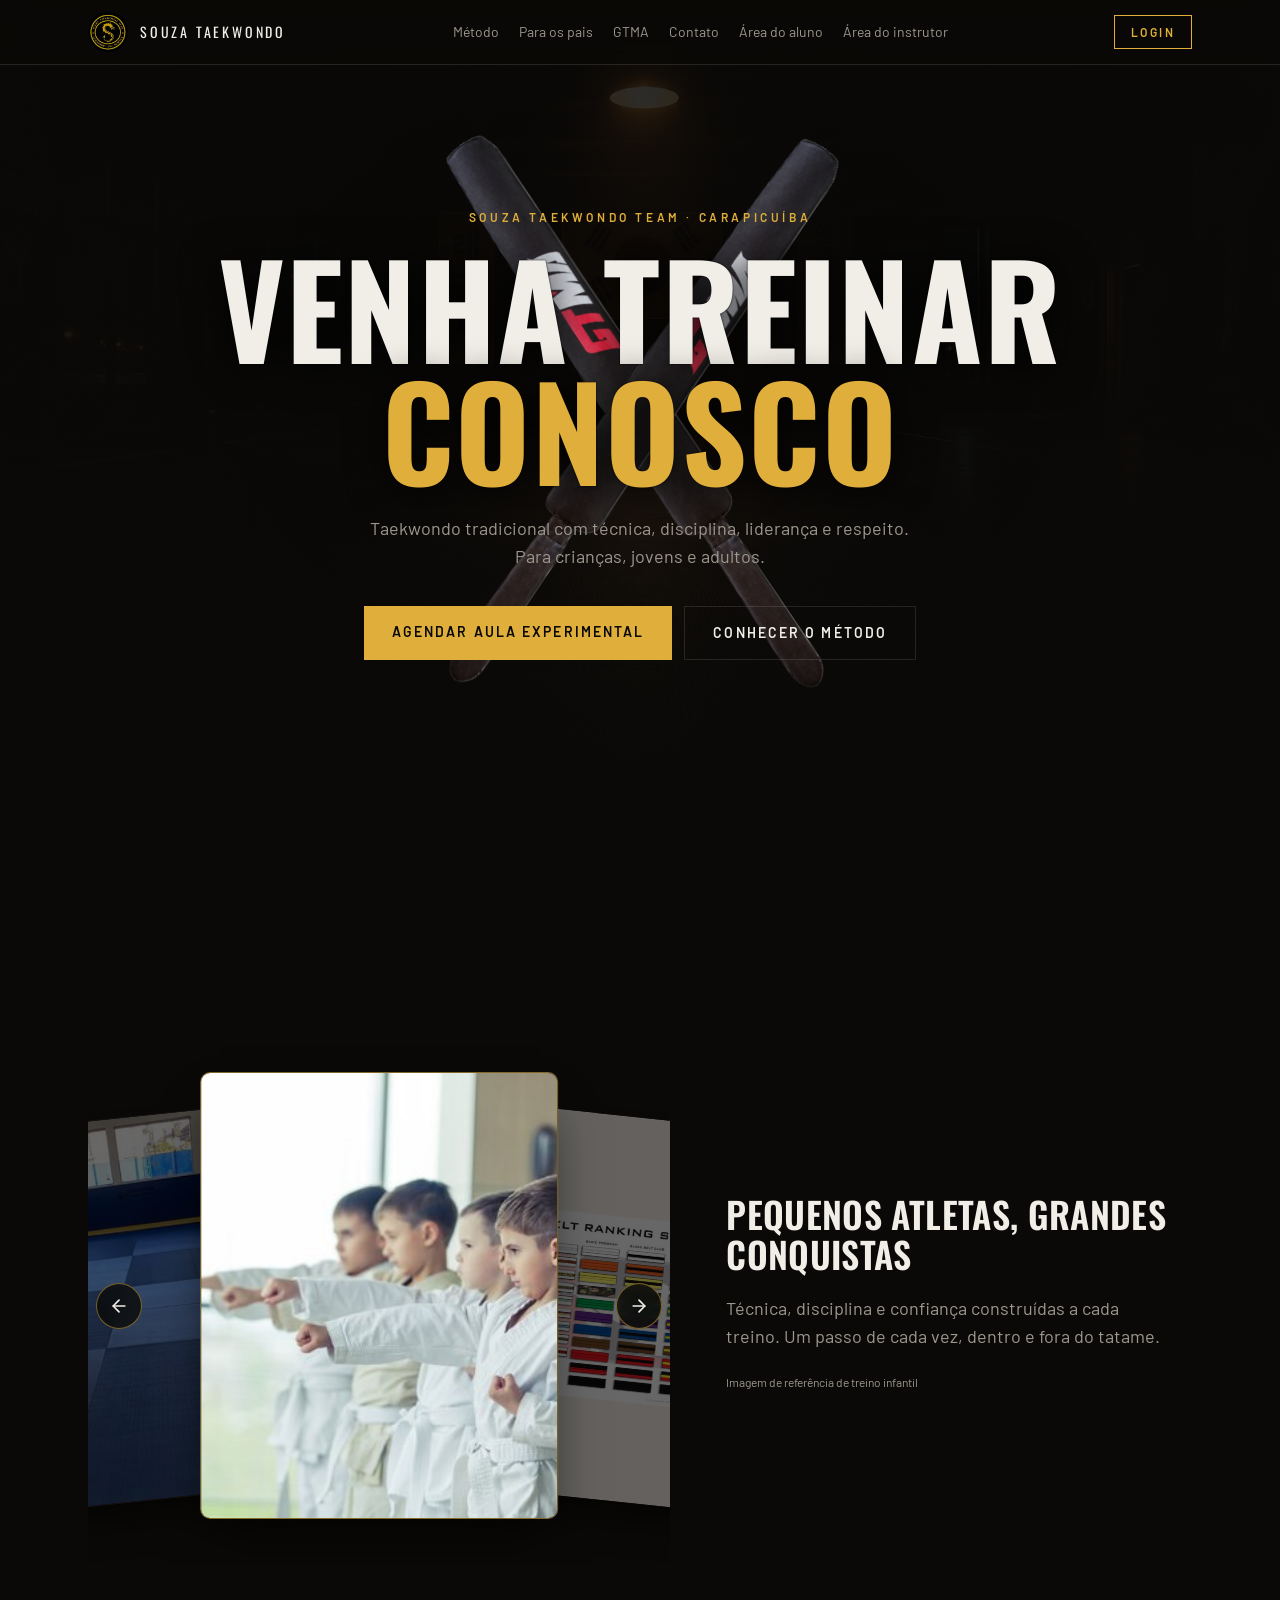
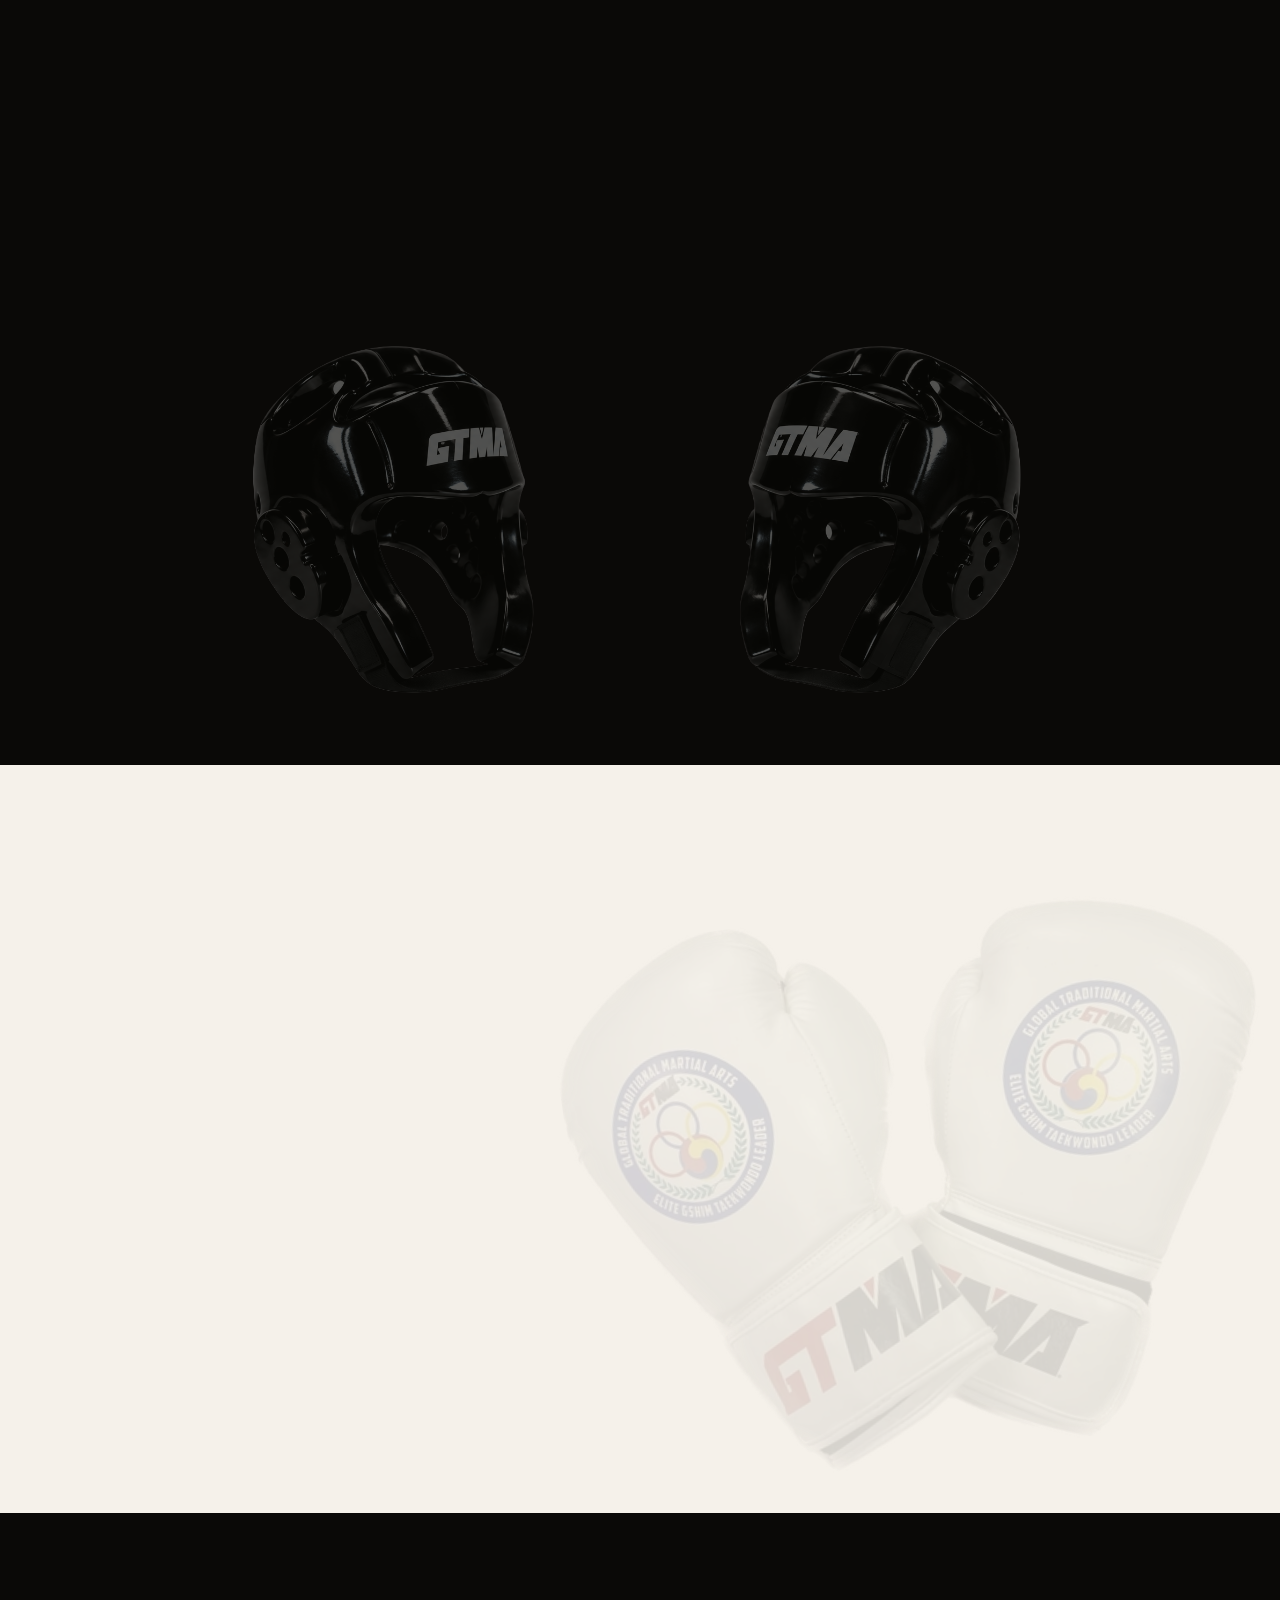
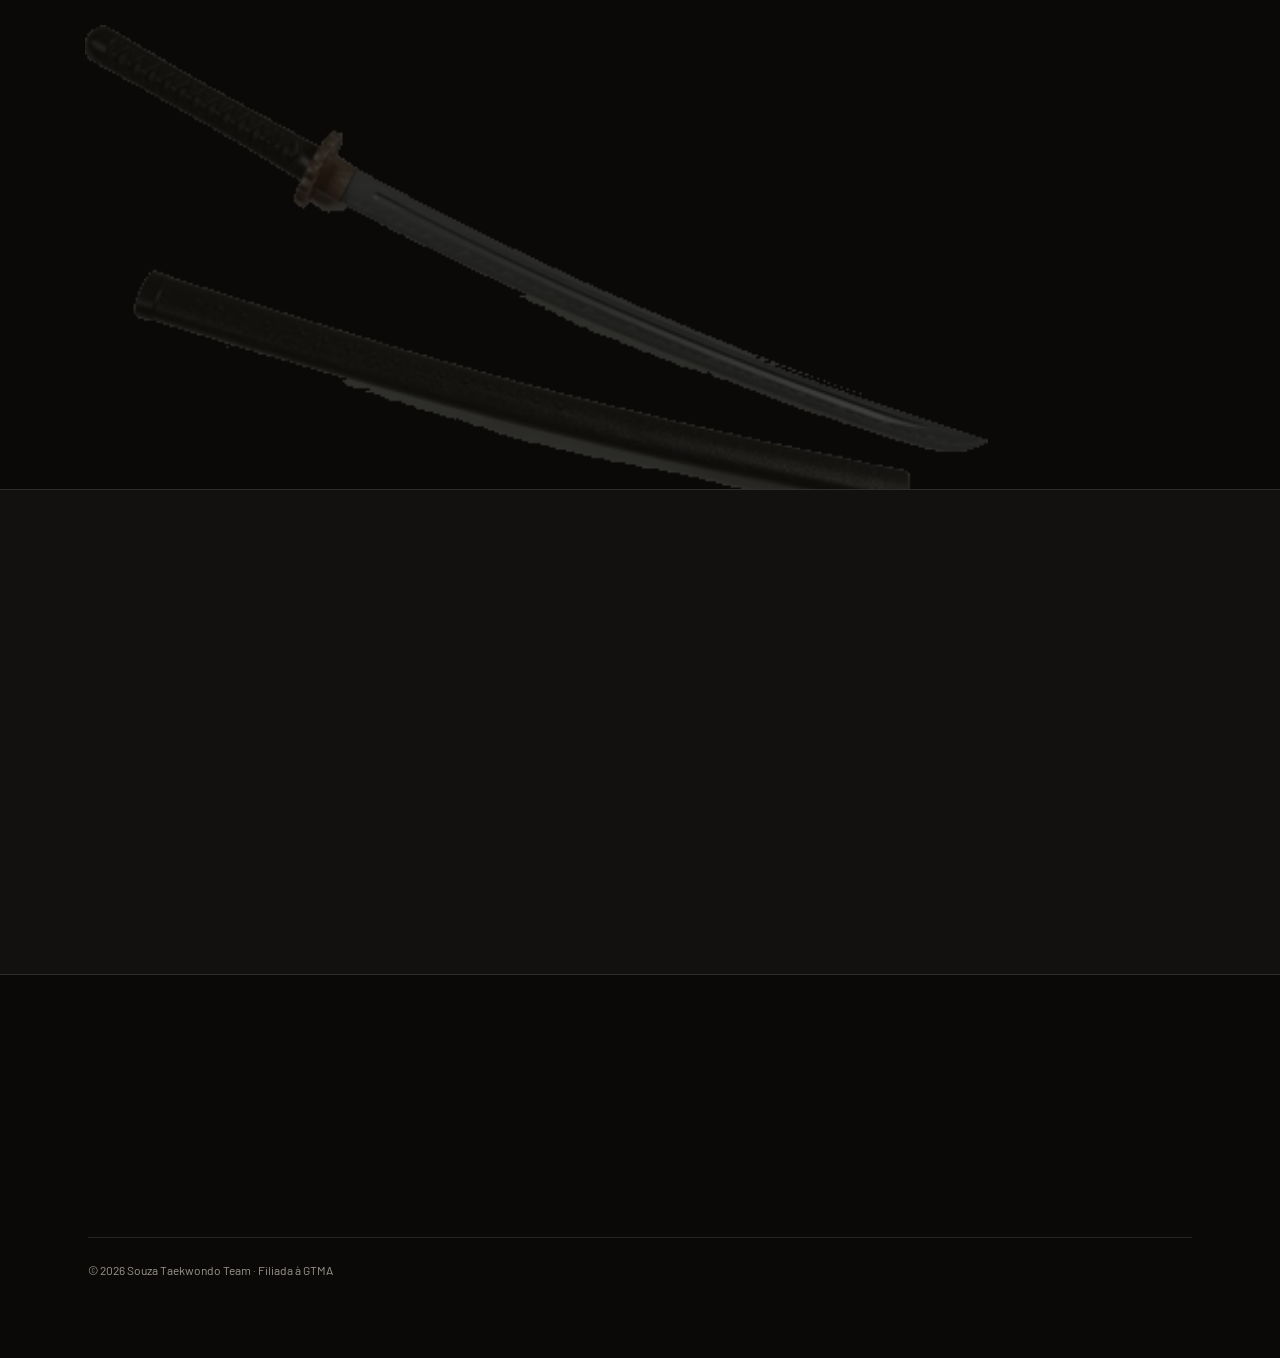
==== index.html @ 56ffa57c "Publica site Souza Taekwondo Team" ====
<!DOCTYPE html><html lang="pt-BR"><head><meta charSet="utf-8"/><meta name="viewport" content="width=device-width, initial-scale=1"/><style>/*! tailwindcss v4.3.5 | MIT License | https://tailwindcss.com */
@layer properties{@supports (((-webkit-hyphens:none)) and (not (margin-trim:block))) or ((-moz-orient:inline) and (not (color:rgb(from red r g b)))){*,:before,:after,::backdrop{--tw-translate-x:0;--tw-translate-y:0;--tw-translate-z:0;--tw-rotate-x:initial;--tw-rotate-y:initial;--tw-rotate-z:initial;--tw-skew-x:initial;--tw-skew-y:initial;--tw-space-y-reverse:0;--tw-space-x-reverse:0;--tw-border-style:solid;--tw-leading:initial;--tw-font-weight:initial;--tw-tracking:initial;--tw-ordinal:initial;--tw-slashed-zero:initial;--tw-numeric-figure:initial;--tw-numeric-spacing:initial;--tw-numeric-fraction:initial;--tw-shadow:0 0 #0000;--tw-shadow-color:initial;--tw-shadow-alpha:100%;--tw-inset-shadow:0 0 #0000;--tw-inset-shadow-color:initial;--tw-inset-shadow-alpha:100%;--tw-ring-color:initial;--tw-ring-shadow:0 0 #0000;--tw-inset-ring-color:initial;--tw-inset-ring-shadow:0 0 #0000;--tw-ring-inset:initial;--tw-ring-offset-width:0px;--tw-ring-offset-color:#fff;--tw-ring-offset-shadow:0 0 #0000;--tw-outline-style:solid;--tw-blur:initial;--tw-brightness:initial;--tw-contrast:initial;--tw-grayscale:initial;--tw-hue-rotate:initial;--tw-invert:initial;--tw-opacity:initial;--tw-saturate:initial;--tw-sepia:initial;--tw-drop-shadow:initial;--tw-drop-shadow-color:initial;--tw-drop-shadow-alpha:100%;--tw-drop-shadow-size:initial;--tw-backdrop-blur:initial;--tw-backdrop-brightness:initial;--tw-backdrop-contrast:initial;--tw-backdrop-grayscale:initial;--tw-backdrop-hue-rotate:initial;--tw-backdrop-invert:initial;--tw-backdrop-opacity:initial;--tw-backdrop-saturate:initial;--tw-backdrop-sepia:initial;--tw-duration:initial;--tw-ease:initial;--tw-content:"";--tw-animation-delay:0s;--tw-animation-direction:normal;--tw-animation-duration:initial;--tw-animation-fill-mode:none;--tw-animation-iteration-count:1;--tw-enter-blur:0;--tw-enter-opacity:1;--tw-enter-rotate:0;--tw-enter-scale:1;--tw-enter-translate-x:0;--tw-enter-translate-y:0;--tw-exit-blur:0;--tw-exit-opacity:1;--tw-exit-rotate:0;--tw-exit-scale:1;--tw-exit-translate-x:0;--tw-exit-translate-y:0}}}@layer theme{:root,:host{--font-sans:"Barlow", sans-serif;--font-mono:ui-monospace, SFMono-Regular, Menlo, Monaco, Consolas, "Liberation Mono", "Courier New", monospace;--color-black:#000;--spacing:.25rem;--container-sm:24rem;--container-md:28rem;--container-lg:32rem;--container-xl:36rem;--container-2xl:42rem;--container-3xl:48rem;--container-6xl:72rem;--text-xs:.75rem;--text-xs--line-height:calc(1 / .75);--text-sm:.875rem;--text-sm--line-height:calc(1.25 / .875);--text-base:1rem;--text-base--line-height:calc(1.5 / 1);--text-lg:1.125rem;--text-lg--line-height:calc(1.75 / 1.125);--text-xl:1.25rem;--text-xl--line-height:calc(1.75 / 1.25);--text-2xl:1.5rem;--text-2xl--line-height:calc(2 / 1.5);--text-3xl:1.875rem;--text-3xl--line-height:calc(2.25 / 1.875);--text-4xl:2.25rem;--text-4xl--line-height:calc(2.5 / 2.25);--text-5xl:3rem;--text-5xl--line-height:1;--text-6xl:3.75rem;--text-6xl--line-height:1;--text-7xl:4.5rem;--text-7xl--line-height:1;--text-8xl:6rem;--text-8xl--line-height:1;--text-9xl:8rem;--text-9xl--line-height:1;--font-weight-normal:400;--font-weight-medium:500;--font-weight-semibold:600;--font-weight-bold:700;--tracking-tight:-.025em;--tracking-widest:.1em;--leading-relaxed:1.625;--ease-in-out:cubic-bezier(.4, 0, .2, 1);--animate-pulse:pulse 2s cubic-bezier(.4, 0, .6, 1) infinite;--aspect-video:16 / 9;--default-transition-duration:.15s;--default-transition-timing-function:cubic-bezier(.4, 0, .2, 1);--default-font-family:"Barlow", sans-serif;--default-mono-font-family:var(--font-mono);--color-background:var(--background);--color-foreground:var(--foreground);--color-border:var(--border);--font-display:"Oswald", sans-serif}}@layer base{*,:after,:before,::backdrop{box-sizing:border-box;border:0 solid;margin:0;padding:0}::file-selector-button{box-sizing:border-box;border:0 solid;margin:0;padding:0}html,:host{-webkit-text-size-adjust:100%;tab-size:4;line-height:1.5;font-family:var(--default-font-family,-apple-system, BlinkMacSystemFont, "Segoe UI", Roboto, "Helvetica Neue", "Noto Sans", Arial, sans-serif, "Apple Color Emoji", "Segoe UI Emoji", "Segoe UI Symbol", "Noto Color Emoji");font-feature-settings:var(--default-font-feature-settings,normal);font-variation-settings:var(--default-font-variation-settings,normal);-webkit-tap-highlight-color:transparent}hr{height:0;color:inherit;border-top-width:1px}abbr:where([title]){-webkit-text-decoration:underline dotted;text-decoration:underline dotted}h1,h2,h3,h4,h5,h6{font-size:inherit;font-weight:inherit}a{color:inherit;-webkit-text-decoration:inherit;-webkit-text-decoration:inherit;-webkit-text-decoration:inherit;-webkit-text-decoration:inherit;-webkit-text-decoration:inherit;text-decoration:inherit}b,strong{font-weight:bolder}code,kbd,samp,pre{font-family:var(--default-mono-font-family,ui-monospace, SFMono-Regular, Menlo, Monaco, Consolas, "Liberation Mono", "Courier New", monospace);font-feature-settings:var(--default-mono-font-feature-settings,normal);font-variation-settings:var(--default-mono-font-variation-settings,normal);font-size:1em}small{font-size:80%}sub,sup{vertical-align:baseline;font-size:75%;line-height:0;position:relative}sub{bottom:-.25em}sup{top:-.5em}table{text-indent:0;border-color:inherit;border-collapse:collapse}:-moz-focusring:where(:not(iframe)){outline:auto}progress{vertical-align:baseline}summary{display:list-item}ol,ul,menu{list-style:none}img,svg,video,canvas,audio,iframe,embed,object{vertical-align:middle;display:block}img,video{max-width:100%;height:auto}button,input,select,optgroup,textarea{font:inherit;font-feature-settings:inherit;font-variation-settings:inherit;letter-spacing:inherit;color:inherit;opacity:1;background-color:#0000;border-radius:0}::file-selector-button{font:inherit;font-feature-settings:inherit;font-variation-settings:inherit;letter-spacing:inherit;color:inherit;opacity:1;background-color:#0000;border-radius:0}:where(select:is([multiple],[size])) optgroup{font-weight:bolder}:where(select:is([multiple],[size])) optgroup option{padding-inline-start:20px}::file-selector-button{margin-inline-end:4px}::placeholder{opacity:1}@supports (not ((-webkit-appearance:-apple-pay-button))) or (contain-intrinsic-size:1px){::placeholder{color:currentColor}@supports (color:color-mix(in lab, red, red)){::placeholder{color:color-mix(in oklab, currentcolor 50%, transparent)}}}textarea{resize:vertical}::-webkit-search-decoration{-webkit-appearance:none}::-webkit-date-and-time-value{min-height:1lh;text-align:inherit}::-webkit-datetime-edit{display:inline-flex}::-webkit-datetime-edit-fields-wrapper{padding:0}::-webkit-datetime-edit{padding-block:0}::-webkit-datetime-edit-year-field{padding-block:0}::-webkit-datetime-edit-month-field{padding-block:0}::-webkit-datetime-edit-day-field{padding-block:0}::-webkit-datetime-edit-hour-field{padding-block:0}::-webkit-datetime-edit-minute-field{padding-block:0}::-webkit-datetime-edit-second-field{padding-block:0}::-webkit-datetime-edit-millisecond-field{padding-block:0}::-webkit-datetime-edit-meridiem-field{padding-block:0}::-webkit-calendar-picker-indicator{line-height:1}:-moz-ui-invalid{box-shadow:none}button,input:where([type=button],[type=reset],[type=submit]){appearance:button}::file-selector-button{appearance:button}::-webkit-inner-spin-button{height:auto}::-webkit-outer-spin-button{height:auto}[hidden]:where(:not([hidden=until-found])){display:none!important}*{border-color:var(--color-border)}body{background-color:var(--color-background);color:var(--color-foreground)}html{scroll-behavior:smooth}body{font-family:var(--font-sans);-webkit-font-smoothing:antialiased}h1,h2,h3{font-family:var(--font-display);text-transform:uppercase;letter-spacing:.01em}}@layer components;@layer utilities{.pointer-events-none{pointer-events:none}.invisible{visibility:hidden}.sr-only{clip-path:inset(50%);white-space:nowrap;border-width:0;width:1px;height:1px;margin:-1px;padding:0;position:absolute;overflow:hidden}.absolute{position:absolute}.fixed{position:fixed}.relative{position:relative}.inset-0{inset:0}.inset-x-0{inset-inline:0}.inset-y-0{inset-block:0}.-top-12{top:calc(var(--spacing) * -12)}.top-0{top:0}.top-1\.5{top:calc(var(--spacing) * 1.5)}.top-1\/2{top:50%}.top-3\.5{top:calc(var(--spacing) * 3.5)}.top-4{top:calc(var(--spacing) * 4)}.top-\[1px\]{top:1px}.top-\[50\%\]{top:50%}.top-\[60\%\]{top:60%}.top-full{top:100%}.-right-12{right:calc(var(--spacing) * -12)}.right-0{right:0}.right-1{right:var(--spacing)}.right-2{right:calc(var(--spacing) * 2)}.right-3{right:calc(var(--spacing) * 3)}.right-4{right:calc(var(--spacing) * 4)}.-bottom-12{bottom:calc(var(--spacing) * -12)}.bottom-0{bottom:0}.-left-12{left:calc(var(--spacing) * -12)}.left-0{left:0}.left-1\/2{left:50%}.left-2{left:calc(var(--spacing) * 2)}.left-\[50\%\]{left:50%}.z-10{z-index:10}.z-20{z-index:20}.z-30{z-index:30}.z-50{z-index:50}.z-\[1\]{z-index:1}.col-start-1{grid-column-start:1}.row-start-1{grid-row-start:1}.-mx-1{margin-inline:calc(var(--spacing) * -1)}.mx-2{margin-inline:calc(var(--spacing) * 2)}.mx-3\.5{margin-inline:calc(var(--spacing) * 3.5)}.mx-auto{margin-inline:auto}.my-0\.5{margin-block:calc(var(--spacing) * .5)}.my-1{margin-block:var(--spacing)}.-mt-4{margin-top:calc(var(--spacing) * -4)}.mt-1{margin-top:var(--spacing)}.mt-1\.5{margin-top:calc(var(--spacing) * 1.5)}.mt-2{margin-top:calc(var(--spacing) * 2)}.mt-3{margin-top:calc(var(--spacing) * 3)}.mt-4{margin-top:calc(var(--spacing) * 4)}.mt-5{margin-top:calc(var(--spacing) * 5)}.mt-6{margin-top:calc(var(--spacing) * 6)}.mt-8{margin-top:calc(var(--spacing) * 8)}.mt-9{margin-top:calc(var(--spacing) * 9)}.mt-10{margin-top:calc(var(--spacing) * 10)}.mt-14{margin-top:calc(var(--spacing) * 14)}.mt-16{margin-top:calc(var(--spacing) * 16)}.mt-24{margin-top:calc(var(--spacing) * 24)}.mt-auto{margin-top:auto}.mr-2{margin-right:calc(var(--spacing) * 2)}.mb-1{margin-bottom:var(--spacing)}.mb-4{margin-bottom:calc(var(--spacing) * 4)}.mb-10{margin-bottom:calc(var(--spacing) * 10)}.-ml-4{margin-left:calc(var(--spacing) * -4)}.ml-1{margin-left:var(--spacing)}.ml-auto{margin-left:auto}.block{display:block}.flex{display:flex}.grid{display:grid}.hidden{display:none}.inline-flex{display:inline-flex}.table{display:table}.aspect-square{aspect-ratio:1}.aspect-video{aspect-ratio:var(--aspect-video)}.size-\(--cell-size\){width:var(--cell-size);height:var(--cell-size)}.size-4{width:calc(var(--spacing) * 4);height:calc(var(--spacing) * 4)}.h-\(--cell-size\){height:var(--cell-size)}.h-0\.5{height:calc(var(--spacing) * .5)}.h-1\.5{height:calc(var(--spacing) * 1.5)}.h-2{height:calc(var(--spacing) * 2)}.h-2\.5{height:calc(var(--spacing) * 2.5)}.h-3{height:calc(var(--spacing) * 3)}.h-3\.5{height:calc(var(--spacing) * 3.5)}.h-4{height:calc(var(--spacing) * 4)}.h-5{height:calc(var(--spacing) * 5)}.h-7{height:calc(var(--spacing) * 7)}.h-8{height:calc(var(--spacing) * 8)}.h-9{height:calc(var(--spacing) * 9)}.h-10{height:calc(var(--spacing) * 10)}.h-12{height:calc(var(--spacing) * 12)}.h-20{height:calc(var(--spacing) * 20)}.h-\[1px\]{height:1px}.h-\[var\(--radix-navigation-menu-viewport-height\)\]{height:var(--radix-navigation-menu-viewport-height)}.h-\[var\(--radix-select-trigger-height\)\]{height:var(--radix-select-trigger-height)}.h-auto{height:auto}.h-full{height:100%}.h-px{height:1px}.h-svh{height:100svh}.max-h-\(--radix-context-menu-content-available-height\){max-height:var(--radix-context-menu-content-available-height)}.max-h-\(--radix-select-content-available-height\){max-height:var(--radix-select-content-available-height)}.max-h-64{max-height:calc(var(--spacing) * 64)}.max-h-\[300px\]{max-height:300px}.max-h-\[var\(--radix-dropdown-menu-content-available-height\)\]{max-height:var(--radix-dropdown-menu-content-available-height)}.min-h-0{min-height:0}.min-h-\[60px\]{min-height:60px}.min-h-screen{min-height:100vh}.min-h-svh{min-height:100svh}.w-\(--cell-size\){width:var(--cell-size)}.w-\(--sidebar-width\){width:var(--sidebar-width)}.w-0{width:0}.w-1{width:var(--spacing)}.w-2{width:calc(var(--spacing) * 2)}.w-2\.5{width:calc(var(--spacing) * 2.5)}.w-3{width:calc(var(--spacing) * 3)}.w-3\.5{width:calc(var(--spacing) * 3.5)}.w-3\/4{width:75%}.w-4{width:calc(var(--spacing) * 4)}.w-5{width:calc(var(--spacing) * 5)}.w-6{width:calc(var(--spacing) * 6)}.w-7{width:calc(var(--spacing) * 7)}.w-8{width:calc(var(--spacing) * 8)}.w-9{width:calc(var(--spacing) * 9)}.w-10{width:calc(var(--spacing) * 10)}.w-20{width:calc(var(--spacing) * 20)}.w-64{width:calc(var(--spacing) * 64)}.w-72{width:calc(var(--spacing) * 72)}.w-\[1px\]{width:1px}.w-\[100px\]{width:100px}.w-auto{width:auto}.w-fit{width:fit-content}.w-full{width:100%}.w-max{width:max-content}.w-px{width:1px}.max-w-\(--skeleton-width\){max-width:var(--skeleton-width)}.max-w-2xl{max-width:var(--container-2xl)}.max-w-3xl{max-width:var(--container-3xl)}.max-w-6xl{max-width:var(--container-6xl)}.max-w-lg{max-width:var(--container-lg)}.max-w-max{max-width:max-content}.max-w-md{max-width:var(--container-md)}.max-w-xl{max-width:var(--container-xl)}.min-w-\(--cell-size\){min-width:var(--cell-size)}.min-w-0{min-width:0}.min-w-5{min-width:calc(var(--spacing) * 5)}.min-w-8{min-width:calc(var(--spacing) * 8)}.min-w-9{min-width:calc(var(--spacing) * 9)}.min-w-10{min-width:calc(var(--spacing) * 10)}.min-w-\[8rem\]{min-width:8rem}.min-w-\[12rem\]{min-width:12rem}.min-w-\[var\(--radix-select-trigger-width\)\]{min-width:var(--radix-select-trigger-width)}.flex-1{flex:1}.shrink-0{flex-shrink:0}.grow{flex-grow:1}.grow-0{flex-grow:0}.basis-full{flex-basis:100%}.caption-bottom{caption-side:bottom}.border-collapse{border-collapse:collapse}.origin-\(--radix-context-menu-content-transform-origin\){transform-origin:var(--radix-context-menu-content-transform-origin)}.origin-\(--radix-dropdown-menu-content-transform-origin\){transform-origin:var(--radix-dropdown-menu-content-transform-origin)}.origin-\(--radix-hover-card-content-transform-origin\){transform-origin:var(--radix-hover-card-content-transform-origin)}.origin-\(--radix-menubar-content-transform-origin\){transform-origin:var(--radix-menubar-content-transform-origin)}.origin-\(--radix-popover-content-transform-origin\){transform-origin:var(--radix-popover-content-transform-origin)}.origin-\(--radix-select-content-transform-origin\){transform-origin:var(--radix-select-content-transform-origin)}.origin-\(--radix-tooltip-content-transform-origin\){transform-origin:var(--radix-tooltip-content-transform-origin)}.-translate-x-1\/2{--tw-translate-x:calc(calc(1 / 2 * 100%) * -1);translate:var(--tw-translate-x) var(--tw-translate-y)}.-translate-x-px{--tw-translate-x:-1px;translate:var(--tw-translate-x) var(--tw-translate-y)}.translate-x-\[-50\%\]{--tw-translate-x:-50%;translate:var(--tw-translate-x) var(--tw-translate-y)}.translate-x-px{--tw-translate-x:1px;translate:var(--tw-translate-x) var(--tw-translate-y)}.-translate-y-1\/2{--tw-translate-y:calc(calc(1 / 2 * 100%) * -1);translate:var(--tw-translate-x) var(--tw-translate-y)}.translate-y-\[-50\%\]{--tw-translate-y:-50%;translate:var(--tw-translate-x) var(--tw-translate-y)}.rotate-45{rotate:45deg}.rotate-90{rotate:90deg}.transform{transform:var(--tw-rotate-x, ) var(--tw-rotate-y, ) var(--tw-rotate-z, ) var(--tw-skew-x, ) var(--tw-skew-y, )}.animate-caret-blink{animation:1.25s ease-out infinite caret-blink}.animate-in{animation:enter var(--tw-animation-duration,var(--tw-duration,.15s))var(--tw-ease,ease)var(--tw-animation-delay,0s)var(--tw-animation-iteration-count,1)var(--tw-animation-direction,normal)var(--tw-animation-fill-mode,none)}.animate-pulse{animation:var(--animate-pulse)}.cursor-default{cursor:default}.cursor-pointer{cursor:pointer}.touch-none{touch-action:none}.resize{resize:both}.list-none{list-style-type:none}.flex-col{flex-direction:column}.flex-col-reverse{flex-direction:column-reverse}.flex-row{flex-direction:row}.flex-wrap{flex-wrap:wrap}.place-content-center{place-content:center}.place-items-center{place-items:center}.items-center{align-items:center}.items-end{align-items:flex-end}.items-start{align-items:flex-start}.items-stretch{align-items:stretch}.justify-between{justify-content:space-between}.justify-center{justify-content:center}.gap-1{gap:var(--spacing)}.gap-1\.5{gap:calc(var(--spacing) * 1.5)}.gap-2{gap:calc(var(--spacing) * 2)}.gap-3{gap:calc(var(--spacing) * 3)}.gap-4{gap:calc(var(--spacing) * 4)}.gap-8{gap:calc(var(--spacing) * 8)}.gap-12{gap:calc(var(--spacing) * 12)}.gap-14{gap:calc(var(--spacing) * 14)}.gap-px{gap:1px}:where(.space-y-1\.5>:not(:last-child)){--tw-space-y-reverse:0;margin-block-start:calc(calc(var(--spacing) * 1.5) * var(--tw-space-y-reverse));margin-block-end:calc(calc(var(--spacing) * 1.5) * calc(1 - var(--tw-space-y-reverse)))}:where(.space-y-2>:not(:last-child)){--tw-space-y-reverse:0;margin-block-start:calc(calc(var(--spacing) * 2) * var(--tw-space-y-reverse));margin-block-end:calc(calc(var(--spacing) * 2) * calc(1 - var(--tw-space-y-reverse)))}:where(.space-y-3>:not(:last-child)){--tw-space-y-reverse:0;margin-block-start:calc(calc(var(--spacing) * 3) * var(--tw-space-y-reverse));margin-block-end:calc(calc(var(--spacing) * 3) * calc(1 - var(--tw-space-y-reverse)))}.gap-x-10{column-gap:calc(var(--spacing) * 10)}:where(.space-x-1>:not(:last-child)){--tw-space-x-reverse:0;margin-inline-start:calc(var(--spacing) * var(--tw-space-x-reverse));margin-inline-end:calc(var(--spacing) * calc(1 - var(--tw-space-x-reverse)))}.gap-y-12{row-gap:calc(var(--spacing) * 12)}.overflow-auto{overflow:auto}.overflow-hidden{overflow:hidden}.overflow-x-hidden{overflow-x:hidden}.overflow-y-auto{overflow-y:auto}.rounded-\[2px\]{border-radius:2px}.rounded-\[inherit\]{border-radius:inherit}.rounded-full{border-radius:2147483647px}.rounded-lg{border-radius:var(--radius)}.rounded-md{border-radius:calc(var(--radius) - 2px)}.rounded-none{border-radius:0}.rounded-sm{border-radius:calc(var(--radius) - 4px)}.rounded-xl{border-radius:calc(var(--radius) + 4px)}.rounded-t-\[10px\]{border-top-left-radius:10px;border-top-right-radius:10px}.rounded-l-md{border-top-left-radius:calc(var(--radius) - 2px);border-bottom-left-radius:calc(var(--radius) - 2px)}.rounded-tl-sm{border-top-left-radius:calc(var(--radius) - 4px)}.rounded-r-md{border-top-right-radius:calc(var(--radius) - 2px);border-bottom-right-radius:calc(var(--radius) - 2px)}.border{border-style:var(--tw-border-style);border-width:1px}.border-2{border-style:var(--tw-border-style);border-width:2px}.border-\[1\.5px\]{border-style:var(--tw-border-style);border-width:1.5px}.border-y{border-block-style:var(--tw-border-style);border-block-width:1px}.border-t{border-top-style:var(--tw-border-style);border-top-width:1px}.border-r{border-right-style:var(--tw-border-style);border-right-width:1px}.border-b{border-bottom-style:var(--tw-border-style);border-bottom-width:1px}.border-l{border-left-style:var(--tw-border-style);border-left-width:1px}.border-dashed{--tw-border-style:dashed;border-style:dashed}.border-\(--color-border\){border-color:var(--color-border)}.border-border,.border-border\/50{border-color:var(--border)}@supports (color:color-mix(in lab, red, red)){.border-border\/50{border-color:color-mix(in oklab, var(--border) 50%, transparent)}}.border-destructive\/50{border-color:var(--destructive)}@supports (color:color-mix(in lab, red, red)){.border-destructive\/50{border-color:color-mix(in oklab, var(--destructive) 50%, transparent)}}.border-input{border-color:var(--input)}.border-paper-foreground\/15{border-color:var(--paper-foreground)}@supports (color:color-mix(in lab, red, red)){.border-paper-foreground\/15{border-color:color-mix(in oklab, var(--paper-foreground) 15%, transparent)}}.border-primary,.border-primary\/50{border-color:var(--primary)}@supports (color:color-mix(in lab, red, red)){.border-primary\/50{border-color:color-mix(in oklab, var(--primary) 50%, transparent)}}.border-sidebar-border{border-color:var(--sidebar-border)}.border-transparent{border-color:#0000}.border-t-transparent{border-top-color:#0000}.border-l-transparent{border-left-color:#0000}.bg-\(--color-bg\){background-color:var(--color-bg)}.bg-accent{background-color:var(--accent)}.bg-background,.bg-background\/70{background-color:var(--background)}@supports (color:color-mix(in lab, red, red)){.bg-background\/70{background-color:color-mix(in oklab, var(--background) 70%, transparent)}}.bg-black\/80{background-color:#000c}@supports (color:color-mix(in lab, red, red)){.bg-black\/80{background-color:color-mix(in oklab, var(--color-black) 80%, transparent)}}.bg-border{background-color:var(--border)}.bg-card{background-color:var(--card)}.bg-destructive{background-color:var(--destructive)}.bg-foreground{background-color:var(--foreground)}.bg-muted{background-color:var(--muted)}.bg-muted-foreground\/40{background-color:var(--muted-foreground)}@supports (color:color-mix(in lab, red, red)){.bg-muted-foreground\/40{background-color:color-mix(in oklab, var(--muted-foreground) 40%, transparent)}}.bg-muted\/50{background-color:var(--muted)}@supports (color:color-mix(in lab, red, red)){.bg-muted\/50{background-color:color-mix(in oklab, var(--muted) 50%, transparent)}}.bg-paper{background-color:var(--paper)}.bg-popover{background-color:var(--popover)}.bg-primary,.bg-primary\/10{background-color:var(--primary)}@supports (color:color-mix(in lab, red, red)){.bg-primary\/10{background-color:color-mix(in oklab, var(--primary) 10%, transparent)}}.bg-primary\/20{background-color:var(--primary)}@supports (color:color-mix(in lab, red, red)){.bg-primary\/20{background-color:color-mix(in oklab, var(--primary) 20%, transparent)}}.bg-secondary{background-color:var(--secondary)}.bg-sidebar{background-color:var(--sidebar)}.bg-sidebar-border{background-color:var(--sidebar-border)}.bg-transparent{background-color:#0000}.fill-current{fill:currentColor}.fill-primary{fill:var(--primary)}.object-contain{object-fit:contain}.object-cover{object-fit:cover}.p-0{padding:0}.p-1{padding:var(--spacing)}.p-2{padding:calc(var(--spacing) * 2)}.p-3{padding:calc(var(--spacing) * 3)}.p-4{padding:calc(var(--spacing) * 4)}.p-6{padding:calc(var(--spacing) * 6)}.p-10{padding:calc(var(--spacing) * 10)}.p-12{padding:calc(var(--spacing) * 12)}.p-\[1px\]{padding:1px}.px-\(--cell-size\){padding-inline:var(--cell-size)}.px-1{padding-inline:var(--spacing)}.px-1\.5{padding-inline:calc(var(--spacing) * 1.5)}.px-2{padding-inline:calc(var(--spacing) * 2)}.px-2\.5{padding-inline:calc(var(--spacing) * 2.5)}.px-3{padding-inline:calc(var(--spacing) * 3)}.px-4{padding-inline:calc(var(--spacing) * 4)}.px-6{padding-inline:calc(var(--spacing) * 6)}.px-7{padding-inline:calc(var(--spacing) * 7)}.px-8{padding-inline:calc(var(--spacing) * 8)}.py-0\.5{padding-block:calc(var(--spacing) * .5)}.py-1{padding-block:var(--spacing)}.py-1\.5{padding-block:calc(var(--spacing) * 1.5)}.py-2{padding-block:calc(var(--spacing) * 2)}.py-3{padding-block:calc(var(--spacing) * 3)}.py-4{padding-block:calc(var(--spacing) * 4)}.py-6{padding-block:calc(var(--spacing) * 6)}.py-20{padding-block:calc(var(--spacing) * 20)}.py-24{padding-block:calc(var(--spacing) * 24)}.py-28{padding-block:calc(var(--spacing) * 28)}.pt-0{padding-top:0}.pt-3{padding-top:calc(var(--spacing) * 3)}.pt-4{padding-top:calc(var(--spacing) * 4)}.pt-5{padding-top:calc(var(--spacing) * 5)}.pt-6{padding-top:calc(var(--spacing) * 6)}.pr-1{padding-right:var(--spacing)}.pr-2{padding-right:calc(var(--spacing) * 2)}.pr-2\.5{padding-right:calc(var(--spacing) * 2.5)}.pr-8{padding-right:calc(var(--spacing) * 8)}.pb-3{padding-bottom:calc(var(--spacing) * 3)}.pb-4{padding-bottom:calc(var(--spacing) * 4)}.pl-2{padding-left:calc(var(--spacing) * 2)}.pl-2\.5{padding-left:calc(var(--spacing) * 2.5)}.pl-4{padding-left:calc(var(--spacing) * 4)}.pl-8{padding-left:calc(var(--spacing) * 8)}.text-center{text-align:center}.text-left{text-align:left}.align-middle{vertical-align:middle}.kicker{font-family:var(--font-sans);letter-spacing:.3em;text-transform:uppercase;color:var(--primary);font-size:.75rem;font-weight:600}.font-display{font-family:Oswald,sans-serif}.font-mono{font-family:var(--font-mono)}.text-2xl{font-size:var(--text-2xl);line-height:var(--tw-leading,var(--text-2xl--line-height))}.text-3xl{font-size:var(--text-3xl);line-height:var(--tw-leading,var(--text-3xl--line-height))}.text-4xl{font-size:var(--text-4xl);line-height:var(--tw-leading,var(--text-4xl--line-height))}.text-5xl{font-size:var(--text-5xl);line-height:var(--tw-leading,var(--text-5xl--line-height))}.text-6xl{font-size:var(--text-6xl);line-height:var(--tw-leading,var(--text-6xl--line-height))}.text-7xl{font-size:var(--text-7xl);line-height:var(--tw-leading,var(--text-7xl--line-height))}.text-base{font-size:var(--text-base);line-height:var(--tw-leading,var(--text-base--line-height))}.text-lg{font-size:var(--text-lg);line-height:var(--tw-leading,var(--text-lg--line-height))}.text-sm{font-size:var(--text-sm);line-height:var(--tw-leading,var(--text-sm--line-height))}.text-xl{font-size:var(--text-xl);line-height:var(--tw-leading,var(--text-xl--line-height))}.text-xs{font-size:var(--text-xs);line-height:var(--tw-leading,var(--text-xs--line-height))}.text-\[0\.8rem\]{font-size:.8rem}.leading-\[0\.95\]{--tw-leading:.95;line-height:.95}.leading-none{--tw-leading:1;line-height:1}.font-bold{--tw-font-weight:var(--font-weight-bold);font-weight:var(--font-weight-bold)}.font-medium{--tw-font-weight:var(--font-weight-medium);font-weight:var(--font-weight-medium)}.font-normal{--tw-font-weight:var(--font-weight-normal);font-weight:var(--font-weight-normal)}.font-semibold{--tw-font-weight:var(--font-weight-semibold);font-weight:var(--font-weight-semibold)}.tracking-\[0\.2em\]{--tw-tracking:.2em;letter-spacing:.2em}.tracking-\[0\.15em\]{--tw-tracking:.15em;letter-spacing:.15em}.tracking-tight{--tw-tracking:var(--tracking-tight);letter-spacing:var(--tracking-tight)}.tracking-widest{--tw-tracking:var(--tracking-widest);letter-spacing:var(--tracking-widest)}.break-words{overflow-wrap:break-word}.break-all{word-break:break-all}.whitespace-nowrap{white-space:nowrap}.text-accent-foreground{color:var(--accent-foreground)}.text-card-foreground{color:var(--card-foreground)}.text-current{color:currentColor}.text-destructive{color:var(--destructive)}.text-destructive-foreground{color:var(--destructive-foreground)}.text-foreground{color:var(--foreground)}.text-muted-foreground{color:var(--muted-foreground)}.text-paper-foreground,.text-paper-foreground\/65{color:var(--paper-foreground)}@supports (color:color-mix(in lab, red, red)){.text-paper-foreground\/65{color:color-mix(in oklab, var(--paper-foreground) 65%, transparent)}}.text-paper-foreground\/70{color:var(--paper-foreground)}@supports (color:color-mix(in lab, red, red)){.text-paper-foreground\/70{color:color-mix(in oklab, var(--paper-foreground) 70%, transparent)}}.text-paper-foreground\/80{color:var(--paper-foreground)}@supports (color:color-mix(in lab, red, red)){.text-paper-foreground\/80{color:color-mix(in oklab, var(--paper-foreground) 80%, transparent)}}.text-popover-foreground{color:var(--popover-foreground)}.text-primary{color:var(--primary)}.text-primary-foreground{color:var(--primary-foreground)}.text-primary\/30{color:var(--primary)}@supports (color:color-mix(in lab, red, red)){.text-primary\/30{color:color-mix(in oklab, var(--primary) 30%, transparent)}}.text-secondary-foreground{color:var(--secondary-foreground)}.text-sidebar-foreground,.text-sidebar-foreground\/70{color:var(--sidebar-foreground)}@supports (color:color-mix(in lab, red, red)){.text-sidebar-foreground\/70{color:color-mix(in oklab, var(--sidebar-foreground) 70%, transparent)}}.uppercase{text-transform:uppercase}.tabular-nums{--tw-numeric-spacing:tabular-nums;font-variant-numeric:var(--tw-ordinal, ) var(--tw-slashed-zero, ) var(--tw-numeric-figure, ) var(--tw-numeric-spacing, ) var(--tw-numeric-fraction, )}.underline-offset-4{text-underline-offset:4px}.opacity-0{opacity:0}.opacity-50{opacity:.5}.opacity-60{opacity:.6}.opacity-70{opacity:.7}.shadow{--tw-shadow:0 1px 3px 0 var(--tw-shadow-color,#0000001a), 0 1px 2px -1px var(--tw-shadow-color,#0000001a);box-shadow:var(--tw-inset-shadow), var(--tw-inset-ring-shadow), var(--tw-ring-offset-shadow), var(--tw-ring-shadow), var(--tw-shadow)}.shadow-\[0_0_0_1px_var\(--sidebar-border\)\]{--tw-shadow:0 0 0 1px var(--tw-shadow-color,var(--sidebar-border));box-shadow:var(--tw-inset-shadow), var(--tw-inset-ring-shadow), var(--tw-ring-offset-shadow), var(--tw-ring-shadow), var(--tw-shadow)}.shadow-lg{--tw-shadow:0 10px 15px -3px var(--tw-shadow-color,#0000001a), 0 4px 6px -4px var(--tw-shadow-color,#0000001a);box-shadow:var(--tw-inset-shadow), var(--tw-inset-ring-shadow), var(--tw-ring-offset-shadow), var(--tw-ring-shadow), var(--tw-shadow)}.shadow-md{--tw-shadow:0 4px 6px -1px var(--tw-shadow-color,#0000001a), 0 2px 4px -2px var(--tw-shadow-color,#0000001a);box-shadow:var(--tw-inset-shadow), var(--tw-inset-ring-shadow), var(--tw-ring-offset-shadow), var(--tw-ring-shadow), var(--tw-shadow)}.shadow-none{--tw-shadow:0 0 #0000;box-shadow:var(--tw-inset-shadow), var(--tw-inset-ring-shadow), var(--tw-ring-offset-shadow), var(--tw-ring-shadow), var(--tw-shadow)}.shadow-sm{--tw-shadow:0 1px 3px 0 var(--tw-shadow-color,#0000001a), 0 1px 2px -1px var(--tw-shadow-color,#0000001a);box-shadow:var(--tw-inset-shadow), var(--tw-inset-ring-shadow), var(--tw-ring-offset-shadow), var(--tw-ring-shadow), var(--tw-shadow)}.shadow-xl{--tw-shadow:0 20px 25px -5px var(--tw-shadow-color,#0000001a), 0 8px 10px -6px var(--tw-shadow-color,#0000001a);box-shadow:var(--tw-inset-shadow), var(--tw-inset-ring-shadow), var(--tw-ring-offset-shadow), var(--tw-ring-shadow), var(--tw-shadow)}.shadow-xs{--tw-shadow:0 1px 2px 0 var(--tw-shadow-color,#0000000d);box-shadow:var(--tw-inset-shadow), var(--tw-inset-ring-shadow), var(--tw-ring-offset-shadow), var(--tw-ring-shadow), var(--tw-shadow)}.ring-0{--tw-ring-shadow:var(--tw-ring-inset, ) 0 0 0 calc(0px + var(--tw-ring-offset-width)) var(--tw-ring-color,currentcolor);box-shadow:var(--tw-inset-shadow), var(--tw-inset-ring-shadow), var(--tw-ring-offset-shadow), var(--tw-ring-shadow), var(--tw-shadow)}.ring-1{--tw-ring-shadow:var(--tw-ring-inset, ) 0 0 0 calc(1px + var(--tw-ring-offset-width)) var(--tw-ring-color,currentcolor);box-shadow:var(--tw-inset-shadow), var(--tw-inset-ring-shadow), var(--tw-ring-offset-shadow), var(--tw-ring-shadow), var(--tw-shadow)}.ring-ring{--tw-ring-color:var(--ring)}.ring-sidebar-ring{--tw-ring-color:var(--sidebar-ring)}.ring-offset-background{--tw-ring-offset-color:var(--background)}.outline{outline-style:var(--tw-outline-style);outline-width:1px}.filter{filter:var(--tw-blur, ) var(--tw-brightness, ) var(--tw-contrast, ) var(--tw-grayscale, ) var(--tw-hue-rotate, ) var(--tw-invert, ) var(--tw-saturate, ) var(--tw-sepia, ) var(--tw-drop-shadow, )}.backdrop-blur{--tw-backdrop-blur:blur(8px);-webkit-backdrop-filter:var(--tw-backdrop-blur, ) var(--tw-backdrop-brightness, ) var(--tw-backdrop-contrast, ) var(--tw-backdrop-grayscale, ) var(--tw-backdrop-hue-rotate, ) var(--tw-backdrop-invert, ) var(--tw-backdrop-opacity, ) var(--tw-backdrop-saturate, ) var(--tw-backdrop-sepia, );backdrop-filter:var(--tw-backdrop-blur, ) var(--tw-backdrop-brightness, ) var(--tw-backdrop-contrast, ) var(--tw-backdrop-grayscale, ) var(--tw-backdrop-hue-rotate, ) var(--tw-backdrop-invert, ) var(--tw-backdrop-opacity, ) var(--tw-backdrop-saturate, ) var(--tw-backdrop-sepia, )}.transition{transition-property:color,background-color,border-color,outline-color,text-decoration-color,fill,stroke,--tw-gradient-from,--tw-gradient-via,--tw-gradient-to,opacity,box-shadow,transform,translate,scale,rotate,filter,-webkit-backdrop-filter,backdrop-filter,display,content-visibility,overlay,pointer-events;transition-timing-function:var(--tw-ease,var(--default-transition-timing-function));transition-duration:var(--tw-duration,var(--default-transition-duration))}.transition-\[left\,right\,width\]{transition-property:left,right,width;transition-timing-function:var(--tw-ease,var(--default-transition-timing-function));transition-duration:var(--tw-duration,var(--default-transition-duration))}.transition-\[margin\,opacity\]{transition-property:margin,opacity;transition-timing-function:var(--tw-ease,var(--default-transition-timing-function));transition-duration:var(--tw-duration,var(--default-transition-duration))}.transition-\[width\,height\,padding\]{transition-property:width,height,padding;transition-timing-function:var(--tw-ease,var(--default-transition-timing-function));transition-duration:var(--tw-duration,var(--default-transition-duration))}.transition-\[width\]{transition-property:width;transition-timing-function:var(--tw-ease,var(--default-transition-timing-function));transition-duration:var(--tw-duration,var(--default-transition-duration))}.transition-all{transition-property:all;transition-timing-function:var(--tw-ease,var(--default-transition-timing-function));transition-duration:var(--tw-duration,var(--default-transition-duration))}.transition-colors{transition-property:color,background-color,border-color,outline-color,text-decoration-color,fill,stroke,--tw-gradient-from,--tw-gradient-via,--tw-gradient-to;transition-timing-function:var(--tw-ease,var(--default-transition-timing-function));transition-duration:var(--tw-duration,var(--default-transition-duration))}.transition-opacity{transition-property:opacity;transition-timing-function:var(--tw-ease,var(--default-transition-timing-function));transition-duration:var(--tw-duration,var(--default-transition-duration))}.transition-transform{transition-property:transform,translate,scale,rotate;transition-timing-function:var(--tw-ease,var(--default-transition-timing-function));transition-duration:var(--tw-duration,var(--default-transition-duration))}.duration-200{--tw-duration:.2s;transition-duration:.2s}.duration-300{--tw-duration:.3s;transition-duration:.3s}.duration-1000{--tw-duration:1s;transition-duration:1s}.ease-in-out{--tw-ease:var(--ease-in-out);transition-timing-function:var(--ease-in-out)}.ease-linear{--tw-ease:linear;transition-timing-function:linear}.fade-in-0{--tw-enter-opacity:0}.outline-none{--tw-outline-style:none;outline-style:none}.select-none{-webkit-user-select:none;user-select:none}.zoom-in-95{--tw-enter-scale:.95}.\[--cell-size\:2rem\]{--cell-size:2rem}.running{animation-play-state:running}:is(:where(.group\/menu-item):focus-within .group-focus-within\/menu-item\:opacity-100){opacity:1}@media (hover:hover){:is(:where(.group):hover .group-hover\:text-primary){color:var(--primary)}:is(:where(.group\/menu-item):hover .group-hover\/menu-item\:opacity-100){opacity:1}}:is(:where(.group\/menu-item):has([data-sidebar=menu-action]) .group-has-\[\[data-sidebar\=menu-action\]\]\/menu-item\:pr-8){padding-right:calc(var(--spacing) * 8)}:is(:where(.group)[data-collapsible=icon] .group-data-\[collapsible\=icon\]\:-mt-8){margin-top:calc(var(--spacing) * -8)}:is(:where(.group)[data-collapsible=icon] .group-data-\[collapsible\=icon\]\:hidden){display:none}:is(:where(.group)[data-collapsible=icon] .group-data-\[collapsible\=icon\]\:\!size-8){width:calc(var(--spacing) * 8)!important;height:calc(var(--spacing) * 8)!important}:is(:where(.group)[data-collapsible=icon] .group-data-\[collapsible\=icon\]\:w-\(--sidebar-width-icon\)){width:var(--sidebar-width-icon)}:is(:where(.group)[data-collapsible=icon] .group-data-\[collapsible\=icon\]\:w-\[calc\(var\(--sidebar-width-icon\)_\+_theme\(spacing\.4\)\)\]){width:calc(var(--sidebar-width-icon) + 1rem)}:is(:where(.group)[data-collapsible=icon] .group-data-\[collapsible\=icon\]\:w-\[calc\(var\(--sidebar-width-icon\)_\+_theme\(spacing\.4\)_\+2px\)\]){width:calc(var(--sidebar-width-icon) + 1rem + 2px)}:is(:where(.group)[data-collapsible=icon] .group-data-\[collapsible\=icon\]\:overflow-hidden){overflow:hidden}:is(:where(.group)[data-collapsible=icon] .group-data-\[collapsible\=icon\]\:\!p-0){padding:0!important}:is(:where(.group)[data-collapsible=icon] .group-data-\[collapsible\=icon\]\:\!p-2){padding:calc(var(--spacing) * 2)!important}:is(:where(.group)[data-collapsible=icon] .group-data-\[collapsible\=icon\]\:opacity-0){opacity:0}:is(:where(.group)[data-collapsible=offcanvas] .group-data-\[collapsible\=offcanvas\]\:right-\[calc\(var\(--sidebar-width\)\*-1\)\]){right:calc(var(--sidebar-width) * -1)}:is(:where(.group)[data-collapsible=offcanvas] .group-data-\[collapsible\=offcanvas\]\:left-\[calc\(var\(--sidebar-width\)\*-1\)\]){left:calc(var(--sidebar-width) * -1)}:is(:where(.group)[data-collapsible=offcanvas] .group-data-\[collapsible\=offcanvas\]\:w-0){width:0}:is(:where(.group)[data-collapsible=offcanvas] .group-data-\[collapsible\=offcanvas\]\:translate-x-0){--tw-translate-x:0px;translate:var(--tw-translate-x) var(--tw-translate-y)}:is(:where(.group\/day)[data-focused=true] .group-data-\[focused\=true\]\/day\:relative){position:relative}:is(:where(.group\/day)[data-focused=true] .group-data-\[focused\=true\]\/day\:z-10){z-index:10}:is(:where(.group\/day)[data-focused=true] .group-data-\[focused\=true\]\/day\:border-ring){border-color:var(--ring)}:is(:where(.group\/day)[data-focused=true] .group-data-\[focused\=true\]\/day\:ring-\[3px\]){--tw-ring-shadow:var(--tw-ring-inset, ) 0 0 0 calc(3px + var(--tw-ring-offset-width)) var(--tw-ring-color,currentcolor);box-shadow:var(--tw-inset-shadow), var(--tw-inset-ring-shadow), var(--tw-ring-offset-shadow), var(--tw-ring-shadow), var(--tw-shadow)}:is(:where(.group\/day)[data-focused=true] .group-data-\[focused\=true\]\/day\:ring-ring\/50){--tw-ring-color:var(--ring)}@supports (color:color-mix(in lab, red, red)){:is(:where(.group\/day)[data-focused=true] .group-data-\[focused\=true\]\/day\:ring-ring\/50){--tw-ring-color:color-mix(in oklab, var(--ring) 50%, transparent)}}:is(:where(.group)[data-side=left] .group-data-\[side\=left\]\:-right-4){right:calc(var(--spacing) * -4)}:is(:where(.group)[data-side=left] .group-data-\[side\=left\]\:border-r){border-right-style:var(--tw-border-style);border-right-width:1px}:is(:where(.group)[data-side=right] .group-data-\[side\=right\]\:left-0){left:0}:is(:where(.group)[data-side=right] .group-data-\[side\=right\]\:rotate-180){rotate:180deg}:is(:where(.group)[data-side=right] .group-data-\[side\=right\]\:border-l){border-left-style:var(--tw-border-style);border-left-width:1px}:is(:where(.group)[data-state=open] .group-data-\[state\=open\]\:rotate-180){rotate:180deg}:is(:where(.group)[data-variant=floating] .group-data-\[variant\=floating\]\:rounded-lg){border-radius:var(--radius)}:is(:where(.group)[data-variant=floating] .group-data-\[variant\=floating\]\:border){border-style:var(--tw-border-style);border-width:1px}:is(:where(.group)[data-variant=floating] .group-data-\[variant\=floating\]\:border-sidebar-border){border-color:var(--sidebar-border)}:is(:where(.group)[data-variant=floating] .group-data-\[variant\=floating\]\:shadow){--tw-shadow:0 1px 3px 0 var(--tw-shadow-color,#0000001a), 0 1px 2px -1px var(--tw-shadow-color,#0000001a);box-shadow:var(--tw-inset-shadow), var(--tw-inset-ring-shadow), var(--tw-ring-offset-shadow), var(--tw-ring-shadow), var(--tw-shadow)}:is(:where(.group).toast .group-\[\.toast\]\:bg-muted){background-color:var(--muted)}:is(:where(.group).toast .group-\[\.toast\]\:bg-primary){background-color:var(--primary)}:is(:where(.group).toast .group-\[\.toast\]\:text-muted-foreground){color:var(--muted-foreground)}:is(:where(.group).toast .group-\[\.toast\]\:text-primary-foreground){color:var(--primary-foreground)}:is(:where(.group).toaster .group-\[\.toaster\]\:border-border){border-color:var(--border)}:is(:where(.group).toaster .group-\[\.toaster\]\:bg-background){background-color:var(--background)}:is(:where(.group).toaster .group-\[\.toaster\]\:text-foreground){color:var(--foreground)}:is(:where(.group).toaster .group-\[\.toaster\]\:shadow-lg){--tw-shadow:0 10px 15px -3px var(--tw-shadow-color,#0000001a), 0 4px 6px -4px var(--tw-shadow-color,#0000001a);box-shadow:var(--tw-inset-shadow), var(--tw-inset-ring-shadow), var(--tw-ring-offset-shadow), var(--tw-ring-shadow), var(--tw-shadow)}@media (hover:hover){:is(:where(.peer\/menu-button):hover~.peer-hover\/menu-button\:text-sidebar-accent-foreground){color:var(--sidebar-accent-foreground)}}:is(:where(.peer):disabled~.peer-disabled\:cursor-not-allowed){cursor:not-allowed}:is(:where(.peer):disabled~.peer-disabled\:opacity-70){opacity:.7}:is(:where(.peer\/menu-button)[data-active=true]~.peer-data-\[active\=true\]\/menu-button\:text-sidebar-accent-foreground){color:var(--sidebar-accent-foreground)}:is(:where(.peer\/menu-button)[data-size=default]~.peer-data-\[size\=default\]\/menu-button\:top-1\.5){top:calc(var(--spacing) * 1.5)}:is(:where(.peer\/menu-button)[data-size=lg]~.peer-data-\[size\=lg\]\/menu-button\:top-2\.5){top:calc(var(--spacing) * 2.5)}:is(:where(.peer\/menu-button)[data-size=sm]~.peer-data-\[size\=sm\]\/menu-button\:top-1){top:var(--spacing)}.file\:border-0::file-selector-button{border-style:var(--tw-border-style);border-width:0}.file\:bg-transparent::file-selector-button{background-color:#0000}.file\:text-sm::file-selector-button{font-size:var(--text-sm);line-height:var(--tw-leading,var(--text-sm--line-height))}.file\:font-medium::file-selector-button{--tw-font-weight:var(--font-weight-medium);font-weight:var(--font-weight-medium)}.file\:text-foreground::file-selector-button{color:var(--foreground)}.placeholder\:text-muted-foreground::placeholder{color:var(--muted-foreground)}.after\:absolute:after{content:var(--tw-content);position:absolute}.after\:-inset-2:after{content:var(--tw-content);inset:calc(var(--spacing) * -2)}.after\:inset-y-0:after{content:var(--tw-content);inset-block:0}.after\:left-1\/2:after{content:var(--tw-content);left:50%}.after\:w-1:after{content:var(--tw-content);width:var(--spacing)}.after\:w-\[2px\]:after{content:var(--tw-content);width:2px}.after\:-translate-x-1\/2:after{content:var(--tw-content);--tw-translate-x:calc(calc(1 / 2 * 100%) * -1);translate:var(--tw-translate-x) var(--tw-translate-y)}:is(:where(.group)[data-collapsible=offcanvas] .group-data-\[collapsible\=offcanvas\]\:after\:left-full):after{content:var(--tw-content);left:100%}.first\:rounded-l-md:first-child{border-top-left-radius:calc(var(--radius) - 2px);border-bottom-left-radius:calc(var(--radius) - 2px)}.first\:border-l:first-child{border-left-style:var(--tw-border-style);border-left-width:1px}.last\:rounded-r-md:last-child{border-top-right-radius:calc(var(--radius) - 2px);border-bottom-right-radius:calc(var(--radius) - 2px)}@media (hover:hover){.hover\:border-primary:hover{border-color:var(--primary)}.hover\:bg-accent:hover{background-color:var(--accent)}.hover\:bg-destructive\/80:hover{background-color:var(--destructive)}@supports (color:color-mix(in lab, red, red)){.hover\:bg-destructive\/80:hover{background-color:color-mix(in oklab, var(--destructive) 80%, transparent)}}.hover\:bg-destructive\/90:hover{background-color:var(--destructive)}@supports (color:color-mix(in lab, red, red)){.hover\:bg-destructive\/90:hover{background-color:color-mix(in oklab, var(--destructive) 90%, transparent)}}.hover\:bg-muted:hover,.hover\:bg-muted\/50:hover{background-color:var(--muted)}@supports (color:color-mix(in lab, red, red)){.hover\:bg-muted\/50:hover{background-color:color-mix(in oklab, var(--muted) 50%, transparent)}}.hover\:bg-primary:hover,.hover\:bg-primary\/80:hover{background-color:var(--primary)}@supports (color:color-mix(in lab, red, red)){.hover\:bg-primary\/80:hover{background-color:color-mix(in oklab, var(--primary) 80%, transparent)}}.hover\:bg-primary\/90:hover{background-color:var(--primary)}@supports (color:color-mix(in lab, red, red)){.hover\:bg-primary\/90:hover{background-color:color-mix(in oklab, var(--primary) 90%, transparent)}}.hover\:bg-secondary\/80:hover{background-color:var(--secondary)}@supports (color:color-mix(in lab, red, red)){.hover\:bg-secondary\/80:hover{background-color:color-mix(in oklab, var(--secondary) 80%, transparent)}}.hover\:bg-sidebar-accent:hover{background-color:var(--sidebar-accent)}.hover\:text-accent-foreground:hover{color:var(--accent-foreground)}.hover\:text-foreground:hover{color:var(--foreground)}.hover\:text-muted-foreground:hover{color:var(--muted-foreground)}.hover\:text-primary:hover{color:var(--primary)}.hover\:text-primary-foreground:hover{color:var(--primary-foreground)}.hover\:text-sidebar-accent-foreground:hover{color:var(--sidebar-accent-foreground)}.hover\:underline:hover{text-decoration-line:underline}.hover\:opacity-100:hover{opacity:1}.hover\:shadow-\[0_0_0_1px_var\(--sidebar-accent\)\]:hover{--tw-shadow:0 0 0 1px var(--tw-shadow-color,var(--sidebar-accent));box-shadow:var(--tw-inset-shadow), var(--tw-inset-ring-shadow), var(--tw-ring-offset-shadow), var(--tw-ring-shadow), var(--tw-shadow)}:is(:where(.group)[data-collapsible=offcanvas] .group-data-\[collapsible\=offcanvas\]\:hover\:bg-sidebar):hover{background-color:var(--sidebar)}.hover\:after\:bg-sidebar-border:hover:after{content:var(--tw-content);background-color:var(--sidebar-border)}}.focus\:border-primary:focus{border-color:var(--primary)}.focus\:bg-accent:focus{background-color:var(--accent)}.focus\:text-accent-foreground:focus{color:var(--accent-foreground)}.focus\:ring-1:focus{--tw-ring-shadow:var(--tw-ring-inset, ) 0 0 0 calc(1px + var(--tw-ring-offset-width)) var(--tw-ring-color,currentcolor);box-shadow:var(--tw-inset-shadow), var(--tw-inset-ring-shadow), var(--tw-ring-offset-shadow), var(--tw-ring-shadow), var(--tw-shadow)}.focus\:ring-2:focus{--tw-ring-shadow:var(--tw-ring-inset, ) 0 0 0 calc(2px + var(--tw-ring-offset-width)) var(--tw-ring-color,currentcolor);box-shadow:var(--tw-inset-shadow), var(--tw-inset-ring-shadow), var(--tw-ring-offset-shadow), var(--tw-ring-shadow), var(--tw-shadow)}.focus\:ring-ring:focus{--tw-ring-color:var(--ring)}.focus\:ring-offset-2:focus{--tw-ring-offset-width:2px;--tw-ring-offset-shadow:var(--tw-ring-inset, ) 0 0 0 var(--tw-ring-offset-width) var(--tw-ring-offset-color)}.focus\:outline-none:focus{--tw-outline-style:none;outline-style:none}.focus-visible\:ring-1:focus-visible{--tw-ring-shadow:var(--tw-ring-inset, ) 0 0 0 calc(1px + var(--tw-ring-offset-width)) var(--tw-ring-color,currentcolor);box-shadow:var(--tw-inset-shadow), var(--tw-inset-ring-shadow), var(--tw-ring-offset-shadow), var(--tw-ring-shadow), var(--tw-shadow)}.focus-visible\:ring-2:focus-visible{--tw-ring-shadow:var(--tw-ring-inset, ) 0 0 0 calc(2px + var(--tw-ring-offset-width)) var(--tw-ring-color,currentcolor);box-shadow:var(--tw-inset-shadow), var(--tw-inset-ring-shadow), var(--tw-ring-offset-shadow), var(--tw-ring-shadow), var(--tw-shadow)}.focus-visible\:ring-ring:focus-visible{--tw-ring-color:var(--ring)}.focus-visible\:ring-sidebar-ring:focus-visible{--tw-ring-color:var(--sidebar-ring)}.focus-visible\:ring-offset-1:focus-visible{--tw-ring-offset-width:1px;--tw-ring-offset-shadow:var(--tw-ring-inset, ) 0 0 0 var(--tw-ring-offset-width) var(--tw-ring-offset-color)}.focus-visible\:ring-offset-2:focus-visible{--tw-ring-offset-width:2px;--tw-ring-offset-shadow:var(--tw-ring-inset, ) 0 0 0 var(--tw-ring-offset-width) var(--tw-ring-offset-color)}.focus-visible\:ring-offset-background:focus-visible{--tw-ring-offset-color:var(--background)}.focus-visible\:outline-none:focus-visible{--tw-outline-style:none;outline-style:none}.active\:bg-sidebar-accent:active{background-color:var(--sidebar-accent)}.active\:text-sidebar-accent-foreground:active{color:var(--sidebar-accent-foreground)}.disabled\:pointer-events-none:disabled{pointer-events:none}.disabled\:cursor-not-allowed:disabled{cursor:not-allowed}.disabled\:opacity-50:disabled{opacity:.5}.has-focus\:border-ring:has(:focus){border-color:var(--ring)}.has-focus\:ring-\[3px\]:has(:focus){--tw-ring-shadow:var(--tw-ring-inset, ) 0 0 0 calc(3px + var(--tw-ring-offset-width)) var(--tw-ring-color,currentcolor);box-shadow:var(--tw-inset-shadow), var(--tw-inset-ring-shadow), var(--tw-ring-offset-shadow), var(--tw-ring-shadow), var(--tw-shadow)}.has-focus\:ring-ring\/50:has(:focus){--tw-ring-color:var(--ring)}@supports (color:color-mix(in lab, red, red)){.has-focus\:ring-ring\/50:has(:focus){--tw-ring-color:color-mix(in oklab, var(--ring) 50%, transparent)}}.has-\[\:disabled\]\:opacity-50:has(:disabled){opacity:.5}.has-\[\[data-variant\=inset\]\]\:bg-sidebar:has([data-variant=inset]){background-color:var(--sidebar)}.aria-disabled\:pointer-events-none[aria-disabled=true]{pointer-events:none}.aria-disabled\:opacity-50[aria-disabled=true]{opacity:.5}.aria-selected\:text-muted-foreground[aria-selected=true]{color:var(--muted-foreground)}.data-\[active\=true\]\:bg-sidebar-accent[data-active=true]{background-color:var(--sidebar-accent)}.data-\[active\=true\]\:font-medium[data-active=true]{--tw-font-weight:var(--font-weight-medium);font-weight:var(--font-weight-medium)}.data-\[active\=true\]\:text-sidebar-accent-foreground[data-active=true]{color:var(--sidebar-accent-foreground)}.data-\[disabled\]\:pointer-events-none[data-disabled]{pointer-events:none}.data-\[disabled\]\:opacity-50[data-disabled]{opacity:.5}.data-\[disabled\=true\]\:pointer-events-none[data-disabled=true]{pointer-events:none}.data-\[disabled\=true\]\:opacity-50[data-disabled=true]{opacity:.5}.data-\[motion\=from-end\]\:slide-in-from-right-52[data-motion=from-end]{--tw-enter-translate-x:calc(52*var(--spacing))}.data-\[motion\=from-start\]\:slide-in-from-left-52[data-motion=from-start]{--tw-enter-translate-x:calc(52*var(--spacing)*-1)}.data-\[motion\=to-end\]\:slide-out-to-right-52[data-motion=to-end]{--tw-exit-translate-x:calc(52*var(--spacing))}.data-\[motion\=to-start\]\:slide-out-to-left-52[data-motion=to-start]{--tw-exit-translate-x:calc(52*var(--spacing)*-1)}.data-\[motion\^\=from-\]\:animate-in[data-motion^=from-]{animation:enter var(--tw-animation-duration,var(--tw-duration,.15s))var(--tw-ease,ease)var(--tw-animation-delay,0s)var(--tw-animation-iteration-count,1)var(--tw-animation-direction,normal)var(--tw-animation-fill-mode,none)}.data-\[motion\^\=from-\]\:fade-in[data-motion^=from-]{--tw-enter-opacity:0}.data-\[motion\^\=to-\]\:animate-out[data-motion^=to-]{animation:exit var(--tw-animation-duration,var(--tw-duration,.15s))var(--tw-ease,ease)var(--tw-animation-delay,0s)var(--tw-animation-iteration-count,1)var(--tw-animation-direction,normal)var(--tw-animation-fill-mode,none)}.data-\[motion\^\=to-\]\:fade-out[data-motion^=to-]{--tw-exit-opacity:0}.data-\[panel-group-direction\=vertical\]\:h-px[data-panel-group-direction=vertical]{height:1px}.data-\[panel-group-direction\=vertical\]\:w-full[data-panel-group-direction=vertical]{width:100%}.data-\[panel-group-direction\=vertical\]\:flex-col[data-panel-group-direction=vertical]{flex-direction:column}.data-\[panel-group-direction\=vertical\]\:after\:left-0[data-panel-group-direction=vertical]:after{content:var(--tw-content);left:0}.data-\[panel-group-direction\=vertical\]\:after\:h-1[data-panel-group-direction=vertical]:after{content:var(--tw-content);height:var(--spacing)}.data-\[panel-group-direction\=vertical\]\:after\:w-full[data-panel-group-direction=vertical]:after{content:var(--tw-content);width:100%}.data-\[panel-group-direction\=vertical\]\:after\:translate-x-0[data-panel-group-direction=vertical]:after{content:var(--tw-content);--tw-translate-x:0px;translate:var(--tw-translate-x) var(--tw-translate-y)}.data-\[panel-group-direction\=vertical\]\:after\:-translate-y-1\/2[data-panel-group-direction=vertical]:after{content:var(--tw-content);--tw-translate-y:calc(calc(1 / 2 * 100%) * -1);translate:var(--tw-translate-x) var(--tw-translate-y)}.data-\[placeholder\]\:text-muted-foreground[data-placeholder]{color:var(--muted-foreground)}.data-\[range-end\=true\]\:rounded-md[data-range-end=true]{border-radius:calc(var(--radius) - 2px)}.data-\[range-end\=true\]\:bg-primary[data-range-end=true]{background-color:var(--primary)}.data-\[range-end\=true\]\:text-primary-foreground[data-range-end=true]{color:var(--primary-foreground)}.data-\[range-middle\=true\]\:rounded-none[data-range-middle=true]{border-radius:0}.data-\[range-middle\=true\]\:bg-accent[data-range-middle=true]{background-color:var(--accent)}.data-\[range-middle\=true\]\:text-accent-foreground[data-range-middle=true]{color:var(--accent-foreground)}.data-\[range-start\=true\]\:rounded-md[data-range-start=true]{border-radius:calc(var(--radius) - 2px)}.data-\[range-start\=true\]\:bg-primary[data-range-start=true]{background-color:var(--primary)}.data-\[range-start\=true\]\:text-primary-foreground[data-range-start=true]{color:var(--primary-foreground)}.data-\[selected-single\=true\]\:bg-primary[data-selected-single=true]{background-color:var(--primary)}.data-\[selected-single\=true\]\:text-primary-foreground[data-selected-single=true]{color:var(--primary-foreground)}.data-\[selected\=true\]\:rounded-none[data-selected=true]{border-radius:0}.data-\[selected\=true\]\:bg-accent[data-selected=true]{background-color:var(--accent)}.data-\[selected\=true\]\:text-accent-foreground[data-selected=true]{color:var(--accent-foreground)}.data-\[side\=bottom\]\:translate-y-1[data-side=bottom]{--tw-translate-y:var(--spacing);translate:var(--tw-translate-x) var(--tw-translate-y)}.data-\[side\=bottom\]\:slide-in-from-top-2[data-side=bottom]{--tw-enter-translate-y:calc(2*var(--spacing)*-1)}.data-\[side\=left\]\:-translate-x-1[data-side=left]{--tw-translate-x:calc(var(--spacing) * -1);translate:var(--tw-translate-x) var(--tw-translate-y)}.data-\[side\=left\]\:slide-in-from-right-2[data-side=left]{--tw-enter-translate-x:calc(2*var(--spacing))}.data-\[side\=right\]\:translate-x-1[data-side=right]{--tw-translate-x:var(--spacing);translate:var(--tw-translate-x) var(--tw-translate-y)}.data-\[side\=right\]\:slide-in-from-left-2[data-side=right]{--tw-enter-translate-x:calc(2*var(--spacing)*-1)}.data-\[side\=top\]\:-translate-y-1[data-side=top]{--tw-translate-y:calc(var(--spacing) * -1);translate:var(--tw-translate-x) var(--tw-translate-y)}.data-\[side\=top\]\:slide-in-from-bottom-2[data-side=top]{--tw-enter-translate-y:calc(2*var(--spacing))}.data-\[state\=active\]\:bg-background[data-state=active]{background-color:var(--background)}.data-\[state\=active\]\:text-foreground[data-state=active]{color:var(--foreground)}.data-\[state\=active\]\:shadow[data-state=active]{--tw-shadow:0 1px 3px 0 var(--tw-shadow-color,#0000001a), 0 1px 2px -1px var(--tw-shadow-color,#0000001a);box-shadow:var(--tw-inset-shadow), var(--tw-inset-ring-shadow), var(--tw-ring-offset-shadow), var(--tw-ring-shadow), var(--tw-shadow)}.data-\[state\=checked\]\:translate-x-4[data-state=checked]{--tw-translate-x:calc(var(--spacing) * 4);translate:var(--tw-translate-x) var(--tw-translate-y)}.data-\[state\=checked\]\:bg-primary[data-state=checked]{background-color:var(--primary)}.data-\[state\=checked\]\:text-primary-foreground[data-state=checked]{color:var(--primary-foreground)}.data-\[state\=closed\]\:animate-accordion-up[data-state=closed]{animation:accordion-up var(--tw-animation-duration,var(--tw-duration,.2s))var(--tw-ease,ease-out)var(--tw-animation-delay,0s)var(--tw-animation-iteration-count,1)var(--tw-animation-direction,normal)var(--tw-animation-fill-mode,none)}.data-\[state\=closed\]\:animate-out[data-state=closed]{animation:exit var(--tw-animation-duration,var(--tw-duration,.15s))var(--tw-ease,ease)var(--tw-animation-delay,0s)var(--tw-animation-iteration-count,1)var(--tw-animation-direction,normal)var(--tw-animation-fill-mode,none)}.data-\[state\=closed\]\:duration-300[data-state=closed]{--tw-duration:.3s;transition-duration:.3s}.data-\[state\=closed\]\:fade-out-0[data-state=closed]{--tw-exit-opacity:0}.data-\[state\=closed\]\:zoom-out-95[data-state=closed]{--tw-exit-scale:.95}.data-\[state\=closed\]\:slide-out-to-bottom[data-state=closed]{--tw-exit-translate-y:100%}.data-\[state\=closed\]\:slide-out-to-left[data-state=closed]{--tw-exit-translate-x:-100%}.data-\[state\=closed\]\:slide-out-to-right[data-state=closed]{--tw-exit-translate-x:100%}.data-\[state\=closed\]\:slide-out-to-top[data-state=closed]{--tw-exit-translate-y:-100%}.data-\[state\=hidden\]\:animate-out[data-state=hidden]{animation:exit var(--tw-animation-duration,var(--tw-duration,.15s))var(--tw-ease,ease)var(--tw-animation-delay,0s)var(--tw-animation-iteration-count,1)var(--tw-animation-direction,normal)var(--tw-animation-fill-mode,none)}.data-\[state\=hidden\]\:fade-out[data-state=hidden]{--tw-exit-opacity:0}.data-\[state\=on\]\:bg-accent[data-state=on]{background-color:var(--accent)}.data-\[state\=on\]\:text-accent-foreground[data-state=on]{color:var(--accent-foreground)}.data-\[state\=open\]\:animate-accordion-down[data-state=open]{animation:accordion-down var(--tw-animation-duration,var(--tw-duration,.2s))var(--tw-ease,ease-out)var(--tw-animation-delay,0s)var(--tw-animation-iteration-count,1)var(--tw-animation-direction,normal)var(--tw-animation-fill-mode,none)}.data-\[state\=open\]\:animate-in[data-state=open]{animation:enter var(--tw-animation-duration,var(--tw-duration,.15s))var(--tw-ease,ease)var(--tw-animation-delay,0s)var(--tw-animation-iteration-count,1)var(--tw-animation-direction,normal)var(--tw-animation-fill-mode,none)}.data-\[state\=open\]\:bg-accent[data-state=open],.data-\[state\=open\]\:bg-accent\/50[data-state=open]{background-color:var(--accent)}@supports (color:color-mix(in lab, red, red)){.data-\[state\=open\]\:bg-accent\/50[data-state=open]{background-color:color-mix(in oklab, var(--accent) 50%, transparent)}}.data-\[state\=open\]\:bg-secondary[data-state=open]{background-color:var(--secondary)}.data-\[state\=open\]\:text-accent-foreground[data-state=open]{color:var(--accent-foreground)}.data-\[state\=open\]\:text-muted-foreground[data-state=open]{color:var(--muted-foreground)}.data-\[state\=open\]\:opacity-100[data-state=open]{opacity:1}.data-\[state\=open\]\:duration-500[data-state=open]{--tw-duration:.5s;transition-duration:.5s}.data-\[state\=open\]\:fade-in-0[data-state=open]{--tw-enter-opacity:0}.data-\[state\=open\]\:zoom-in-90[data-state=open]{--tw-enter-scale:.9}.data-\[state\=open\]\:zoom-in-95[data-state=open]{--tw-enter-scale:.95}.data-\[state\=open\]\:slide-in-from-bottom[data-state=open]{--tw-enter-translate-y:100%}.data-\[state\=open\]\:slide-in-from-left[data-state=open]{--tw-enter-translate-x:-100%}.data-\[state\=open\]\:slide-in-from-right[data-state=open]{--tw-enter-translate-x:100%}.data-\[state\=open\]\:slide-in-from-top[data-state=open]{--tw-enter-translate-y:-100%}@media (hover:hover){.data-\[state\=open\]\:hover\:bg-accent[data-state=open]:hover{background-color:var(--accent)}.data-\[state\=open\]\:hover\:bg-sidebar-accent[data-state=open]:hover{background-color:var(--sidebar-accent)}.data-\[state\=open\]\:hover\:text-sidebar-accent-foreground[data-state=open]:hover{color:var(--sidebar-accent-foreground)}}.data-\[state\=open\]\:focus\:bg-accent[data-state=open]:focus{background-color:var(--accent)}.data-\[state\=selected\]\:bg-muted[data-state=selected]{background-color:var(--muted)}.data-\[state\=unchecked\]\:translate-x-0[data-state=unchecked]{--tw-translate-x:0px;translate:var(--tw-translate-x) var(--tw-translate-y)}.data-\[state\=unchecked\]\:bg-input[data-state=unchecked]{background-color:var(--input)}.data-\[state\=visible\]\:animate-in[data-state=visible]{animation:enter var(--tw-animation-duration,var(--tw-duration,.15s))var(--tw-ease,ease)var(--tw-animation-delay,0s)var(--tw-animation-iteration-count,1)var(--tw-animation-direction,normal)var(--tw-animation-fill-mode,none)}.data-\[state\=visible\]\:fade-in[data-state=visible]{--tw-enter-opacity:0}@media (width>=40rem){.sm\:mt-0{margin-top:0}.sm\:flex{display:flex}.sm\:w-28{width:calc(var(--spacing) * 28)}.sm\:max-w-sm{max-width:var(--container-sm)}.sm\:grid-cols-2{grid-template-columns:repeat(2,minmax(0,1fr))}.sm\:flex-row{flex-direction:row}.sm\:justify-end{justify-content:flex-end}.sm\:gap-2\.5{gap:calc(var(--spacing) * 2.5)}:where(.sm\:space-x-2>:not(:last-child)){--tw-space-x-reverse:0;margin-inline-start:calc(calc(var(--spacing) * 2) * var(--tw-space-x-reverse));margin-inline-end:calc(calc(var(--spacing) * 2) * calc(1 - var(--tw-space-x-reverse)))}.sm\:rounded-lg{border-radius:var(--radius)}.sm\:text-left{text-align:left}.sm\:text-4xl{font-size:var(--text-4xl);line-height:var(--tw-leading,var(--text-4xl--line-height))}.sm\:text-5xl{font-size:var(--text-5xl);line-height:var(--tw-leading,var(--text-5xl--line-height))}.sm\:text-6xl{font-size:var(--text-6xl);line-height:var(--tw-leading,var(--text-6xl--line-height))}.sm\:text-8xl{font-size:var(--text-8xl);line-height:var(--tw-leading,var(--text-8xl--line-height))}}@media (width>=48rem){.md\:absolute{position:absolute}.md\:block{display:block}.md\:flex{display:flex}.md\:w-\[var\(--radix-navigation-menu-viewport-width\)\]{width:var(--radix-navigation-menu-viewport-width)}.md\:w-auto{width:auto}.md\:grid-cols-2{grid-template-columns:repeat(2,minmax(0,1fr))}.md\:grid-cols-3{grid-template-columns:repeat(3,minmax(0,1fr))}.md\:grid-cols-\[1\.25fr_1fr\]{grid-template-columns:1.25fr 1fr}.md\:flex-row{flex-direction:row}.md\:gap-14{gap:calc(var(--spacing) * 14)}.md\:text-sm{font-size:var(--text-sm);line-height:var(--tw-leading,var(--text-sm--line-height))}.md\:opacity-0{opacity:0}:is(:where(.peer)[data-variant=inset]~.md\:peer-data-\[variant\=inset\]\:m-2){margin:calc(var(--spacing) * 2)}:is(:where(.peer)[data-variant=inset]~.md\:peer-data-\[variant\=inset\]\:ml-0){margin-left:0}:is(:where(.peer)[data-variant=inset]~.md\:peer-data-\[variant\=inset\]\:rounded-xl){border-radius:calc(var(--radius) + 4px)}:is(:where(.peer)[data-variant=inset]~.md\:peer-data-\[variant\=inset\]\:shadow){--tw-shadow:0 1px 3px 0 var(--tw-shadow-color,#0000001a), 0 1px 2px -1px var(--tw-shadow-color,#0000001a);box-shadow:var(--tw-inset-shadow), var(--tw-inset-ring-shadow), var(--tw-ring-offset-shadow), var(--tw-ring-shadow), var(--tw-shadow)}:is(:where(.peer)[data-variant=inset]~:is(:where(.peer)[data-state=collapsed]~.md\:peer-data-\[state\=collapsed\]\:peer-data-\[variant\=inset\]\:ml-2)){margin-left:calc(var(--spacing) * 2)}}.after\:md\:hidden:after{content:var(--tw-content)}@media (width>=48rem){.after\:md\:hidden:after{display:none}}@media (width>=64rem){.lg\:grid-cols-4{grid-template-columns:repeat(4,minmax(0,1fr))}.lg\:text-9xl{font-size:var(--text-9xl);line-height:var(--tw-leading,var(--text-9xl--line-height))}}.dark\:border-destructive:is(.dark *){border-color:var(--destructive)}.\[\&_\.recharts-cartesian-axis-tick_text\]\:fill-muted-foreground .recharts-cartesian-axis-tick text{fill:var(--muted-foreground)}.\[\&_\.recharts-cartesian-grid_line\[stroke\=\'\#ccc\'\]\]\:stroke-border\/50 .recharts-cartesian-grid line[stroke=\#ccc]{stroke:var(--border)}@supports (color:color-mix(in lab, red, red)){.\[\&_\.recharts-cartesian-grid_line\[stroke\=\'\#ccc\'\]\]\:stroke-border\/50 .recharts-cartesian-grid line[stroke=\#ccc]{stroke:color-mix(in oklab, var(--border) 50%, transparent)}}.\[\&_\.recharts-curve\.recharts-tooltip-cursor\]\:stroke-border .recharts-curve.recharts-tooltip-cursor{stroke:var(--border)}.\[\&_\.recharts-dot\[stroke\=\'\#fff\'\]\]\:stroke-transparent .recharts-dot[stroke=\#fff]{stroke:#0000}.\[\&_\.recharts-layer\]\:outline-none .recharts-layer{--tw-outline-style:none;outline-style:none}.\[\&_\.recharts-polar-grid_\[stroke\=\'\#ccc\'\]\]\:stroke-border .recharts-polar-grid [stroke=\#ccc]{stroke:var(--border)}.\[\&_\.recharts-radial-bar-background-sector\]\:fill-muted .recharts-radial-bar-background-sector,.\[\&_\.recharts-rectangle\.recharts-tooltip-cursor\]\:fill-muted .recharts-rectangle.recharts-tooltip-cursor{fill:var(--muted)}.\[\&_\.recharts-reference-line_\[stroke\=\'\#ccc\'\]\]\:stroke-border .recharts-reference-line [stroke=\#ccc]{stroke:var(--border)}.\[\&_\.recharts-sector\]\:outline-none .recharts-sector{--tw-outline-style:none;outline-style:none}.\[\&_\.recharts-sector\[stroke\=\'\#fff\'\]\]\:stroke-transparent .recharts-sector[stroke=\#fff]{stroke:#0000}.\[\&_\.recharts-surface\]\:outline-none .recharts-surface{--tw-outline-style:none;outline-style:none}.\[\&_\[cmdk-group-heading\]\]\:px-2 [cmdk-group-heading]{padding-inline:calc(var(--spacing) * 2)}.\[\&_\[cmdk-group-heading\]\]\:py-1\.5 [cmdk-group-heading]{padding-block:calc(var(--spacing) * 1.5)}.\[\&_\[cmdk-group-heading\]\]\:text-xs [cmdk-group-heading]{font-size:var(--text-xs);line-height:var(--tw-leading,var(--text-xs--line-height))}.\[\&_\[cmdk-group-heading\]\]\:font-medium [cmdk-group-heading]{--tw-font-weight:var(--font-weight-medium);font-weight:var(--font-weight-medium)}.\[\&_\[cmdk-group-heading\]\]\:text-muted-foreground [cmdk-group-heading]{color:var(--muted-foreground)}.\[\&_\[cmdk-group\]\]\:px-2 [cmdk-group]{padding-inline:calc(var(--spacing) * 2)}.\[\&_\[cmdk-group\]\:not\(\[hidden\]\)_\~\[cmdk-group\]\]\:pt-0 [cmdk-group]:not([hidden])~[cmdk-group]{padding-top:0}.\[\&_\[cmdk-input-wrapper\]_svg\]\:h-5 [cmdk-input-wrapper] svg{height:calc(var(--spacing) * 5)}.\[\&_\[cmdk-input-wrapper\]_svg\]\:w-5 [cmdk-input-wrapper] svg{width:calc(var(--spacing) * 5)}.\[\&_\[cmdk-input\]\]\:h-12 [cmdk-input]{height:calc(var(--spacing) * 12)}.\[\&_\[cmdk-item\]\]\:px-2 [cmdk-item]{padding-inline:calc(var(--spacing) * 2)}.\[\&_\[cmdk-item\]\]\:py-3 [cmdk-item]{padding-block:calc(var(--spacing) * 3)}.\[\&_\[cmdk-item\]_svg\]\:h-5 [cmdk-item] svg{height:calc(var(--spacing) * 5)}.\[\&_\[cmdk-item\]_svg\]\:w-5 [cmdk-item] svg{width:calc(var(--spacing) * 5)}.\[\&_p\]\:leading-relaxed p{--tw-leading:var(--leading-relaxed);line-height:var(--leading-relaxed)}.\[\&_svg\]\:pointer-events-none svg{pointer-events:none}.\[\&_svg\]\:size-4 svg{width:calc(var(--spacing) * 4);height:calc(var(--spacing) * 4)}.\[\&_svg\]\:shrink-0 svg{flex-shrink:0}.\[\&_tr\]\:border-b tr{border-bottom-style:var(--tw-border-style);border-bottom-width:1px}.\[\&_tr\:last-child\]\:border-0 tr:last-child{border-style:var(--tw-border-style);border-width:0}.\[\&\:first-child\[data-selected\=true\]_button\]\:rounded-l-md:first-child[data-selected=true] button{border-top-left-radius:calc(var(--radius) - 2px);border-bottom-left-radius:calc(var(--radius) - 2px)}.\[\&\:has\(\[role\=checkbox\]\)\]\:pr-0:has([role=checkbox]){padding-right:0}:is(.rtl\:\*\*\:\[\.rdp-button\\_next\>svg\]\:rotate-180:where(:is(:lang(ae),:lang(ar),:lang(arc),:lang(bcc),:lang(bqi),:lang(ckb),:lang(dv),:lang(fa),:lang(glk),:lang(he),:lang(ku),:lang(mzn),:lang(nqo),:lang(pnb),:lang(ps),:lang(sd),:lang(ug),:lang(ur),:lang(yi)),[dir=rtl],[dir=rtl] *) *):is(.rdp-button_next>svg),:is(.rtl\:\*\*\:\[\.rdp-button\\_previous\>svg\]\:rotate-180:where(:is(:lang(ae),:lang(ar),:lang(arc),:lang(bcc),:lang(bqi),:lang(ckb),:lang(dv),:lang(fa),:lang(glk),:lang(he),:lang(ku),:lang(mzn),:lang(nqo),:lang(pnb),:lang(ps),:lang(sd),:lang(ug),:lang(ur),:lang(yi)),[dir=rtl],[dir=rtl] *) *):is(.rdp-button_previous>svg){rotate:180deg}.\[\&\:last-child\[data-selected\=true\]_button\]\:rounded-r-md:last-child[data-selected=true] button{border-top-right-radius:calc(var(--radius) - 2px);border-bottom-right-radius:calc(var(--radius) - 2px)}.\[\&\>\[role\=checkbox\]\]\:translate-y-\[2px\]>[role=checkbox]{--tw-translate-y:2px;translate:var(--tw-translate-x) var(--tw-translate-y)}.\[\&\>button\]\:hidden>button{display:none}.\[\&\>span\]\:line-clamp-1>span{-webkit-line-clamp:1;-webkit-box-orient:vertical;display:-webkit-box;overflow:hidden}.\[\&\>span\]\:text-xs>span{font-size:var(--text-xs);line-height:var(--tw-leading,var(--text-xs--line-height))}.\[\&\>span\]\:opacity-70>span{opacity:.7}.\[\&\>span\:last-child\]\:truncate>span:last-child{text-overflow:ellipsis;white-space:nowrap;overflow:hidden}.\[\&\>svg\]\:absolute>svg{position:absolute}.\[\&\>svg\]\:top-4>svg{top:calc(var(--spacing) * 4)}.\[\&\>svg\]\:left-4>svg{left:calc(var(--spacing) * 4)}.\[\&\>svg\]\:size-3\.5>svg{width:calc(var(--spacing) * 3.5);height:calc(var(--spacing) * 3.5)}.\[\&\>svg\]\:size-4>svg{width:calc(var(--spacing) * 4);height:calc(var(--spacing) * 4)}.\[\&\>svg\]\:h-2\.5>svg{height:calc(var(--spacing) * 2.5)}.\[\&\>svg\]\:h-3>svg{height:calc(var(--spacing) * 3)}.\[\&\>svg\]\:h-3\.5>svg{height:calc(var(--spacing) * 3.5)}.\[\&\>svg\]\:w-2\.5>svg{width:calc(var(--spacing) * 2.5)}.\[\&\>svg\]\:w-3>svg{width:calc(var(--spacing) * 3)}.\[\&\>svg\]\:w-3\.5>svg{width:calc(var(--spacing) * 3.5)}.\[\&\>svg\]\:shrink-0>svg{flex-shrink:0}.\[\&\>svg\]\:text-destructive>svg{color:var(--destructive)}.\[\&\>svg\]\:text-foreground>svg{color:var(--foreground)}.\[\&\>svg\]\:text-muted-foreground>svg{color:var(--muted-foreground)}.\[\&\>svg\]\:text-sidebar-accent-foreground>svg{color:var(--sidebar-accent-foreground)}.\[\&\>svg\+div\]\:translate-y-\[-3px\]>svg+div{--tw-translate-y:-3px;translate:var(--tw-translate-x) var(--tw-translate-y)}.\[\&\>svg\~\*\]\:pl-7>svg~*{padding-left:calc(var(--spacing) * 7)}.\[\&\>tr\]\:last\:border-b-0>tr:last-child{border-bottom-style:var(--tw-border-style);border-bottom-width:0}.\[\&\[data-panel-group-direction\=vertical\]\>div\]\:rotate-90[data-panel-group-direction=vertical]>div{rotate:90deg}.\[\&\[data-state\=open\]\>svg\]\:rotate-180[data-state=open]>svg{rotate:180deg}[data-side=left] .\[\[data-side\=left\]_\&\]\:cursor-w-resize{cursor:w-resize}[data-side=left][data-collapsible=offcanvas] .\[\[data-side\=left\]\[data-collapsible\=offcanvas\]_\&\]\:-right-2{right:calc(var(--spacing) * -2)}[data-side=left][data-state=collapsed] .\[\[data-side\=left\]\[data-state\=collapsed\]_\&\]\:cursor-e-resize,[data-side=right] .\[\[data-side\=right\]_\&\]\:cursor-e-resize{cursor:e-resize}[data-side=right][data-collapsible=offcanvas] .\[\[data-side\=right\]\[data-collapsible\=offcanvas\]_\&\]\:-left-2{left:calc(var(--spacing) * -2)}[data-side=right][data-state=collapsed] .\[\[data-side\=right\]\[data-state\=collapsed\]_\&\]\:cursor-w-resize{cursor:w-resize}[data-slot=card-content] .\[\[data-slot\=card-content\]_\&\]\:bg-transparent,[data-slot=popover-content] .\[\[data-slot\=popover-content\]_\&\]\:bg-transparent{background-color:#0000}}@property --tw-animation-delay{syntax:"*";inherits:false;initial-value:0s}@property --tw-animation-direction{syntax:"*";inherits:false;initial-value:normal}@property --tw-animation-duration{syntax:"*";inherits:false}@property --tw-animation-fill-mode{syntax:"*";inherits:false;initial-value:none}@property --tw-animation-iteration-count{syntax:"*";inherits:false;initial-value:1}@property --tw-enter-blur{syntax:"*";inherits:false;initial-value:0}@property --tw-enter-opacity{syntax:"*";inherits:false;initial-value:1}@property --tw-enter-rotate{syntax:"*";inherits:false;initial-value:0}@property --tw-enter-scale{syntax:"*";inherits:false;initial-value:1}@property --tw-enter-translate-x{syntax:"*";inherits:false;initial-value:0}@property --tw-enter-translate-y{syntax:"*";inherits:false;initial-value:0}@property --tw-exit-blur{syntax:"*";inherits:false;initial-value:0}@property --tw-exit-opacity{syntax:"*";inherits:false;initial-value:1}@property --tw-exit-rotate{syntax:"*";inherits:false;initial-value:0}@property --tw-exit-scale{syntax:"*";inherits:false;initial-value:1}@property --tw-exit-translate-x{syntax:"*";inherits:false;initial-value:0}@property --tw-exit-translate-y{syntax:"*";inherits:false;initial-value:0}:root{--radius:.125rem;--background:oklch(14% .004 80);--foreground:oklch(95% .01 85);--card:oklch(18% .005 80);--card-foreground:oklch(95% .01 85);--popover:oklch(18% .005 80);--popover-foreground:oklch(95% .01 85);--primary:oklch(78% .14 85);--primary-foreground:oklch(14% .004 80);--secondary:oklch(22% .006 80);--secondary-foreground:oklch(95% .01 85);--muted:oklch(20% .005 80);--muted-foreground:oklch(68% .015 80);--accent:oklch(86% .12 88);--accent-foreground:oklch(14% .004 80);--destructive:oklch(57.7% .245 27.325);--destructive-foreground:oklch(98% 0 0);--border:oklch(95% .01 85/.12);--input:oklch(95% .01 85/.18);--ring:oklch(78% .14 85);--paper:oklch(96% .01 85);--paper-foreground:oklch(18% .005 80);--wood:oklch(42% .06 55);--wood-light:oklch(60% .08 65);--chart-1:oklch(78% .14 85);--chart-2:oklch(60% .118 184.704);--chart-3:oklch(39.8% .07 227.392);--chart-4:oklch(82.8% .189 84.429);--chart-5:oklch(76.9% .188 70.08);--sidebar:oklch(18% .005 80);--sidebar-foreground:oklch(95% .01 85);--sidebar-primary:oklch(78% .14 85);--sidebar-primary-foreground:oklch(14% .004 80);--sidebar-accent:oklch(22% .006 80);--sidebar-accent-foreground:oklch(95% .01 85);--sidebar-border:oklch(95% .01 85/.12);--sidebar-ring:oklch(78% .14 85)}.opening-scene{min-height:92svh;padding-block:112px 72px}.equipment-scene{isolation:isolate;scroll-margin-top:70px;position:relative;overflow:hidden}.equipment-scene>:not(.equipment-backdrop){z-index:1;position:relative}.equipment-backdrop{z-index:0;pointer-events:none;transform:translateY(var(--equipment-drift,0px));justify-content:center;align-items:center;display:flex;position:absolute;inset:0}.equipment-backdrop img{object-fit:contain;width:100%;height:100%}.equipment-helmets{opacity:.3;inset:10% -2% 0}.equipment-gloves{opacity:.13;transform:translateY(var(--equipment-drift,0px)) rotate(-8deg);inset:12% 0 8% 45%}.equipment-sword{opacity:.22;inset:15% 12% 0 -6%}.method-grid{background:0 0}.hero-shade{background:radial-gradient(ellipse at 50% 45%, transparent 0%, var(--background) 55%, var(--background) 100%), linear-gradient(to bottom, var(--background), var(--background))}@supports (color:color-mix(in lab, red, red)){.hero-shade{background:radial-gradient(ellipse at 50% 45%, transparent 0%, color-mix(in oklab, var(--background) 70%, transparent) 55%, var(--background) 100%), linear-gradient(to bottom, color-mix(in oklab, var(--background) 40%, transparent), var(--background))}}.staff{transform-origin:50%;object-fit:contain;opacity:1;width:auto;height:min(72svh,760px);position:absolute;top:50%;left:50%}.staff-a{animation:1.9s .15s both staff-a}.staff-b{animation:1.9s .15s both staff-b}@keyframes staff-a{0%{opacity:0;filter:blur(8px);animation-timing-function:cubic-bezier(.65,0,.95,.55);transform:translate(calc(-50% - 62vh),calc(-50% - 105vh))rotate(-31deg)scale(.4)}10%{opacity:1}58%{opacity:1;filter:blur();animation-timing-function:cubic-bezier(.2,.8,.3,1);transform:translate(-50%,-50%)rotate(-31deg)scale(1.05)}68%{transform:translate(calc(-50% - 16px),calc(-50% - 12px))rotate(-35deg)scale(1)}84%{transform:translate(-50%,-50%)rotate(-30deg)scale(1)}to{opacity:1;filter:blur();transform:translate(-50%,-50%)rotate(-31deg)scale(1)}}@keyframes staff-b{0%{opacity:0;filter:blur(8px);animation-timing-function:cubic-bezier(.65,0,.95,.55);transform:translate(calc(62vh - 50%),calc(-50% - 105vh))rotate(31deg)scale(.4)}10%{opacity:1}58%{opacity:1;filter:blur();animation-timing-function:cubic-bezier(.2,.8,.3,1);transform:translate(-50%,-50%)rotate(31deg)scale(1.05)}68%{transform:translate(calc(16px - 50%),calc(-50% - 12px))rotate(35deg)scale(1)}84%{transform:translate(-50%,-50%)rotate(30deg)scale(1)}to{opacity:1;filter:blur();transform:translate(-50%,-50%)rotate(31deg)scale(1)}}.impact{background:radial-gradient(circle, var(--accent), transparent 60%);width:360px;height:360px;margin:-180px 0 0 -180px;position:absolute;top:50%;left:50%}@supports (color:color-mix(in lab, red, red)){.impact{background:radial-gradient(circle, color-mix(in oklab, var(--accent) 70%, transparent), transparent 60%)}}.impact{opacity:0;animation:1.4s ease-out 1.25s both impact}.impact-ring{border:1px solid var(--accent);opacity:0;border-radius:9999px;width:160px;height:160px;margin:-80px 0 0 -80px;animation:1.1s ease-out 1.25s both ring;position:absolute;top:50%;left:50%}@keyframes impact{0%{opacity:0;transform:scale(.3)}15%{opacity:1}to{opacity:0;transform:scale(1.6)}}@keyframes ring{0%{opacity:.9;transform:scale(.2)}to{opacity:0;transform:scale(4)}}.shake{pointer-events:none;animation:.5s linear 1.25s both shake}.impact-ring-2{animation-delay:1.4s}.spark{background:linear-gradient(to bottom, var(--accent), transparent);opacity:0;width:2px;height:34px;margin:-17px 0 0 -1px;animation:.8s cubic-bezier(.1,.7,.3,1) 1.25s both spark;position:absolute;top:50%;left:50%}@keyframes spark{0%{opacity:1;transform:rotate(var(--a)) translateY(0) scaleY(.4)}to{opacity:0;transform:rotate(var(--a)) translateY(-240px) scaleY(1.4)}}@keyframes shake{0%,to{transform:translate(0)}15%{transform:translate(-9px,6px)}30%{transform:translate(8px,-6px)}45%{transform:translate(-6px,4px)}60%{transform:translate(5px,-3px)}80%{transform:translate(-2px,1px)}}.rise{opacity:0;animation:.9s cubic-bezier(.2,.7,.2,1) both rise}@keyframes rise{0%{opacity:0;letter-spacing:.02em;transform:translateY(18px)}to{opacity:1;transform:none}}.title-glow{text-shadow:0 2px 40px #000,0 0 2px #000}.reveal{opacity:0;will-change:opacity, transform}.cf{touch-action:pan-y;-webkit-user-select:none;user-select:none;outline:none;height:clamp(360px,46vw,520px);position:relative;overflow:hidden}.cf-card{aspect-ratio:4/5;border:1px solid var(--border);cursor:pointer;border-radius:10px;height:86%;padding:0;transition:transform .8s cubic-bezier(.2,.7,.2,1),filter .8s,opacity .8s,border-color .8s;position:absolute;top:5%;left:50%;overflow:hidden;box-shadow:0 28px 50px -18px #000c}.cf-card img{pointer-events:none}.cf-card[data-o="0"]{z-index:3;cursor:default;border-color:var(--primary);transform:translate(-50%)scale(1)}@supports (color:color-mix(in lab, red, red)){.cf-card[data-o="0"]{border-color:color-mix(in oklab, var(--primary) 55%, transparent)}}.cf-card[data-o="-1"]{z-index:2;filter:brightness(.45);opacity:.9;transform:translate(-118%)translateY(3%)scale(.86)rotate(-6deg)}.cf-card[data-o="1"]{z-index:2;filter:brightness(.45);opacity:.9;transform:translate(18%)translateY(3%)scale(.86)rotate(6deg)}.cf-btn{z-index:10;border:1px solid var(--primary);border-radius:9999px;place-items:center;width:46px;height:46px;margin-top:-23px;display:grid;position:absolute;top:50%}@supports (color:color-mix(in lab, red, red)){.cf-btn{border:1px solid color-mix(in oklab, var(--primary) 50%, transparent)}}.cf-btn{background:var(--background)}@supports (color:color-mix(in lab, red, red)){.cf-btn{background:color-mix(in oklab, var(--background) 78%, transparent)}}.cf-btn{-webkit-backdrop-filter:blur(8px);backdrop-filter:blur(8px);color:var(--foreground);transition:background .25s,color .25s,transform .25s}.cf-btn:hover{background:var(--primary);color:var(--primary-foreground)}.cf-btn:active{transform:scale(.92)}.cf-prev{left:8px}.cf-next{right:8px}.cap-i{opacity:0;transition:opacity .3s,transform .3s;transform:translateY(16px)}.academy-slide.is-active .cap-i{opacity:1;transition:opacity .8s ease var(--d,1s), transform .8s cubic-bezier(.2,.7,.2,1) var(--d,1s);transform:none}@media (width<=640px){.opening-scene{min-height:90svh}.staff{height:min(65svh,620px)}.equipment-helmets{opacity:.25;inset:18% -32%}.equipment-gloves{opacity:.1;inset:25% -20% 20% 10%}.equipment-sword{opacity:.18;inset:0 -40% 35% -15%}}@media (prefers-reduced-motion:reduce){html{scroll-behavior:auto}.equipment-backdrop{transform:none}.staff-a,.staff-b,.impact,.impact-ring,.spark,.shake,.rise{opacity:1;animation:none!important}.spark{opacity:0}.staff-a{transform:translate(-50%,-50%)rotate(-31deg)}.staff-b{transform:translate(-50%,-50%)rotate(31deg)}.cf-card,.cap-i{transition:none}.cap-i{opacity:1;transform:none}.impact,.impact-ring{opacity:0}.reveal{opacity:1;transform:none}}@property --tw-translate-x{syntax:"*";inherits:false;initial-value:0}@property --tw-translate-y{syntax:"*";inherits:false;initial-value:0}@property --tw-translate-z{syntax:"*";inherits:false;initial-value:0}@property --tw-rotate-x{syntax:"*";inherits:false}@property --tw-rotate-y{syntax:"*";inherits:false}@property --tw-rotate-z{syntax:"*";inherits:false}@property --tw-skew-x{syntax:"*";inherits:false}@property --tw-skew-y{syntax:"*";inherits:false}@property --tw-space-y-reverse{syntax:"*";inherits:false;initial-value:0}@property --tw-space-x-reverse{syntax:"*";inherits:false;initial-value:0}@property --tw-border-style{syntax:"*";inherits:false;initial-value:solid}@property --tw-leading{syntax:"*";inherits:false}@property --tw-font-weight{syntax:"*";inherits:false}@property --tw-tracking{syntax:"*";inherits:false}@property --tw-ordinal{syntax:"*";inherits:false}@property --tw-slashed-zero{syntax:"*";inherits:false}@property --tw-numeric-figure{syntax:"*";inherits:false}@property --tw-numeric-spacing{syntax:"*";inherits:false}@property --tw-numeric-fraction{syntax:"*";inherits:false}@property --tw-shadow{syntax:"*";inherits:false;initial-value:0 0 #0000}@property --tw-shadow-color{syntax:"*";inherits:false}@property --tw-shadow-alpha{syntax:"<percentage>";inherits:false;initial-value:100%}@property --tw-inset-shadow{syntax:"*";inherits:false;initial-value:0 0 #0000}@property --tw-inset-shadow-color{syntax:"*";inherits:false}@property --tw-inset-shadow-alpha{syntax:"<percentage>";inherits:false;initial-value:100%}@property --tw-ring-color{syntax:"*";inherits:false}@property --tw-ring-shadow{syntax:"*";inherits:false;initial-value:0 0 #0000}@property --tw-inset-ring-color{syntax:"*";inherits:false}@property --tw-inset-ring-shadow{syntax:"*";inherits:false;initial-value:0 0 #0000}@property --tw-ring-inset{syntax:"*";inherits:false}@property --tw-ring-offset-width{syntax:"<length>";inherits:false;initial-value:0}@property --tw-ring-offset-color{syntax:"*";inherits:false;initial-value:#fff}@property --tw-ring-offset-shadow{syntax:"*";inherits:false;initial-value:0 0 #0000}@property --tw-outline-style{syntax:"*";inherits:false;initial-value:solid}@property --tw-blur{syntax:"*";inherits:false}@property --tw-brightness{syntax:"*";inherits:false}@property --tw-contrast{syntax:"*";inherits:false}@property --tw-grayscale{syntax:"*";inherits:false}@property --tw-hue-rotate{syntax:"*";inherits:false}@property --tw-invert{syntax:"*";inherits:false}@property --tw-opacity{syntax:"*";inherits:false}@property --tw-saturate{syntax:"*";inherits:false}@property --tw-sepia{syntax:"*";inherits:false}@property --tw-drop-shadow{syntax:"*";inherits:false}@property --tw-drop-shadow-color{syntax:"*";inherits:false}@property --tw-drop-shadow-alpha{syntax:"<percentage>";inherits:false;initial-value:100%}@property --tw-drop-shadow-size{syntax:"*";inherits:false}@property --tw-backdrop-blur{syntax:"*";inherits:false}@property --tw-backdrop-brightness{syntax:"*";inherits:false}@property --tw-backdrop-contrast{syntax:"*";inherits:false}@property --tw-backdrop-grayscale{syntax:"*";inherits:false}@property --tw-backdrop-hue-rotate{syntax:"*";inherits:false}@property --tw-backdrop-invert{syntax:"*";inherits:false}@property --tw-backdrop-opacity{syntax:"*";inherits:false}@property --tw-backdrop-saturate{syntax:"*";inherits:false}@property --tw-backdrop-sepia{syntax:"*";inherits:false}@property --tw-duration{syntax:"*";inherits:false}@property --tw-ease{syntax:"*";inherits:false}@property --tw-content{syntax:"*";inherits:false;initial-value:""}@keyframes pulse{50%{opacity:.5}}@keyframes enter{0%{opacity:var(--tw-enter-opacity,1);transform:translate3d(var(--tw-enter-translate-x,0),var(--tw-enter-translate-y,0),0)scale3d(var(--tw-enter-scale,1),var(--tw-enter-scale,1),var(--tw-enter-scale,1))rotate(var(--tw-enter-rotate,0));filter:blur(var(--tw-enter-blur,0))}}@keyframes exit{to{opacity:var(--tw-exit-opacity,1);transform:translate3d(var(--tw-exit-translate-x,0),var(--tw-exit-translate-y,0),0)scale3d(var(--tw-exit-scale,1),var(--tw-exit-scale,1),var(--tw-exit-scale,1))rotate(var(--tw-exit-rotate,0));filter:blur(var(--tw-exit-blur,0))}}@keyframes accordion-down{0%{height:0}to{height:var(--radix-accordion-content-height,var(--bits-accordion-content-height,var(--reka-accordion-content-height,var(--kb-accordion-content-height,var(--ngp-accordion-content-height,auto)))))}}@keyframes accordion-up{0%{height:var(--radix-accordion-content-height,var(--bits-accordion-content-height,var(--reka-accordion-content-height,var(--kb-accordion-content-height,var(--ngp-accordion-content-height,auto)))))}to{height:0}}@keyframes caret-blink{0%,70%,to{opacity:1}20%,50%{opacity:0}}
</style><link rel="stylesheet" href="https://fonts.googleapis.com/css2?family=Barlow:wght@400;500;600&amp;family=Oswald:wght@400;500;600;700&amp;display=swap"/><title>Souza Taekwondo Team — Taekwondo em Carapicuíba</title><meta name="description" content="Taekwondo tradicional para crianças, jovens e adultos em Carapicuíba (SP). Filiada à GTMA. Aula experimental grátis."/><meta property="og:title" content="Souza Taekwondo Team — Venha treinar conosco"/><meta property="og:description" content="Leadership and Respect. Taekwondo tradicional em Carapicuíba, com aula experimental grátis."/><meta property="og:type" content="website"/><meta name="twitter:card" content="summary_large_image"/><link rel="icon" href="[data-uri]" type="image/png"/><link rel="preconnect" href="https://fonts.googleapis.com"/><link rel="preconnect" href="https://fonts.gstatic.com" crossorigin="anonymous"/><style id="staff-animation-fix">
/* Entrada lateral estável: sem flash de página e sem faísca antecipada. */
.staff{opacity:1!important;filter:none!important;will-change:transform,opacity;backface-visibility:hidden;transform-style:preserve-3d}
.staff-a{animation:staffEnterLeft 1.45s cubic-bezier(.16,1,.3,1) .12s both!important}
.staff-b{animation:staffEnterRight 1.45s cubic-bezier(.16,1,.3,1) .20s both!important}
@keyframes staffEnterLeft{0%{transform:translate3d(calc(-50% - 120vw),-50%,0) rotate(-34deg);opacity:.01}18%{opacity:1}86%{transform:translate3d(calc(-50% - 8px),-50%,0) rotate(-34deg)}100%{transform:translate3d(-50%,-50%,0) rotate(-34deg);opacity:1}}
@keyframes staffEnterRight{0%{transform:translate3d(calc(-50% + 120vw),-50%,0) rotate(34deg);opacity:.01}18%{opacity:1}86%{transform:translate3d(calc(-50% + 8px),-50%,0) rotate(34deg)}100%{transform:translate3d(-50%,-50%,0) rotate(34deg);opacity:1}}
.shake{animation:none!important;pointer-events:none}
.impact{opacity:0!important;animation:impactFixed .9s ease-out 1.48s both!important}
.impact-ring{opacity:0!important;animation:ringFixed 1s ease-out 1.48s both!important}
.impact-ring-2{animation-delay:1.60s!important}
.spark{opacity:0!important;visibility:hidden;animation:sparkFixed .7s cubic-bezier(.1,.7,.3,1) 1.62s both!important}
@keyframes impactFixed{0%{opacity:0;transform:scale(.3)}15%{opacity:1}100%{opacity:0;transform:scale(1.6)}}
@keyframes ringFixed{0%{opacity:.9;transform:scale(.2)}100%{opacity:0;transform:scale(4)}}
@keyframes sparkFixed{0%{visibility:visible;opacity:1;transform:rotate(var(--a)) translateY(0) scaleY(.4)}100%{visibility:visible;opacity:0;transform:rotate(var(--a)) translateY(-240px) scaleY(1.4)}}
@media(max-width:640px){.staff{height:min(62svh,560px)!important}.staff-a{animation-name:staffEnterLeftMobile!important}.staff-b{animation-name:staffEnterRightMobile!important}@keyframes staffEnterLeftMobile{0%{transform:translate3d(calc(-50% - 135vw),-50%,0) rotate(-34deg);opacity:.01}18%{opacity:1}100%{transform:translate3d(-50%,-50%,0) rotate(-34deg);opacity:1}}@keyframes staffEnterRightMobile{0%{transform:translate3d(calc(-50% + 135vw),-50%,0) rotate(34deg);opacity:.01}18%{opacity:1}100%{transform:translate3d(-50%,-50%,0) rotate(34deg);opacity:1}}}
@media(prefers-reduced-motion:reduce){.staff-a{animation:none!important;transform:translate(-50%,-50%) rotate(-34deg)!important}.staff-b{animation:none!important;transform:translate(-50%,-50%) rotate(34deg)!important}.impact,.impact-ring,.spark{display:none!important}}
</style><style id="navigation-visibility-fix">
@media (min-width:900px){header nav{display:flex!important;align-items:center;gap:1.25rem!important}}
@media (max-width:899px){header nav{display:none!important}}
</style></head><body><!--$--><div class="bg-background text-foreground"><header class="fixed inset-x-0 top-0 z-30 border-b border-border bg-background/70 backdrop-blur"><div class="mx-auto flex max-w-6xl items-center justify-between px-6 py-3"><a href="#" class="flex items-center gap-3"><img src="[data-uri]" alt="Souza Taekwondo Team" class="h-10 w-10 rounded-full"/><span class="font-display text-sm tracking-[0.2em] uppercase">Souza Taekwondo</span></a><nav class="hidden gap-5 text-sm text-muted-foreground lg:flex"><a href="#metodo" class="transition-colors hover:text-primary">Método</a><a href="#pais" class="transition-colors hover:text-primary">Para os pais</a><a href="#gtma" class="transition-colors hover:text-primary">GTMA</a><a href="#contato" class="transition-colors hover:text-primary">Contato</a><a href="portal/index.html#/login" class="transition-colors hover:text-primary">Área do aluno</a><a href="portal/index.html#/login" class="transition-colors hover:text-primary">Área do instrutor</a></nav><a href="portal/index.html#/login" class="border border-primary px-4 py-2 text-xs font-semibold tracking-[0.2em] text-primary uppercase transition-colors hover:bg-primary hover:text-primary-foreground">Login</a></div></header><section class="opening-scene relative flex items-center justify-center overflow-hidden"><img src="[data-uri]" alt="" width="1920" height="1088" class="absolute inset-0 h-full w-full object-cover opacity-60"/><div class="hero-shade absolute inset-0"></div><div class="shake absolute inset-0" aria-hidden="true"><img src="[data-uri]" alt="" class="staff staff-a"/><img src="[data-uri]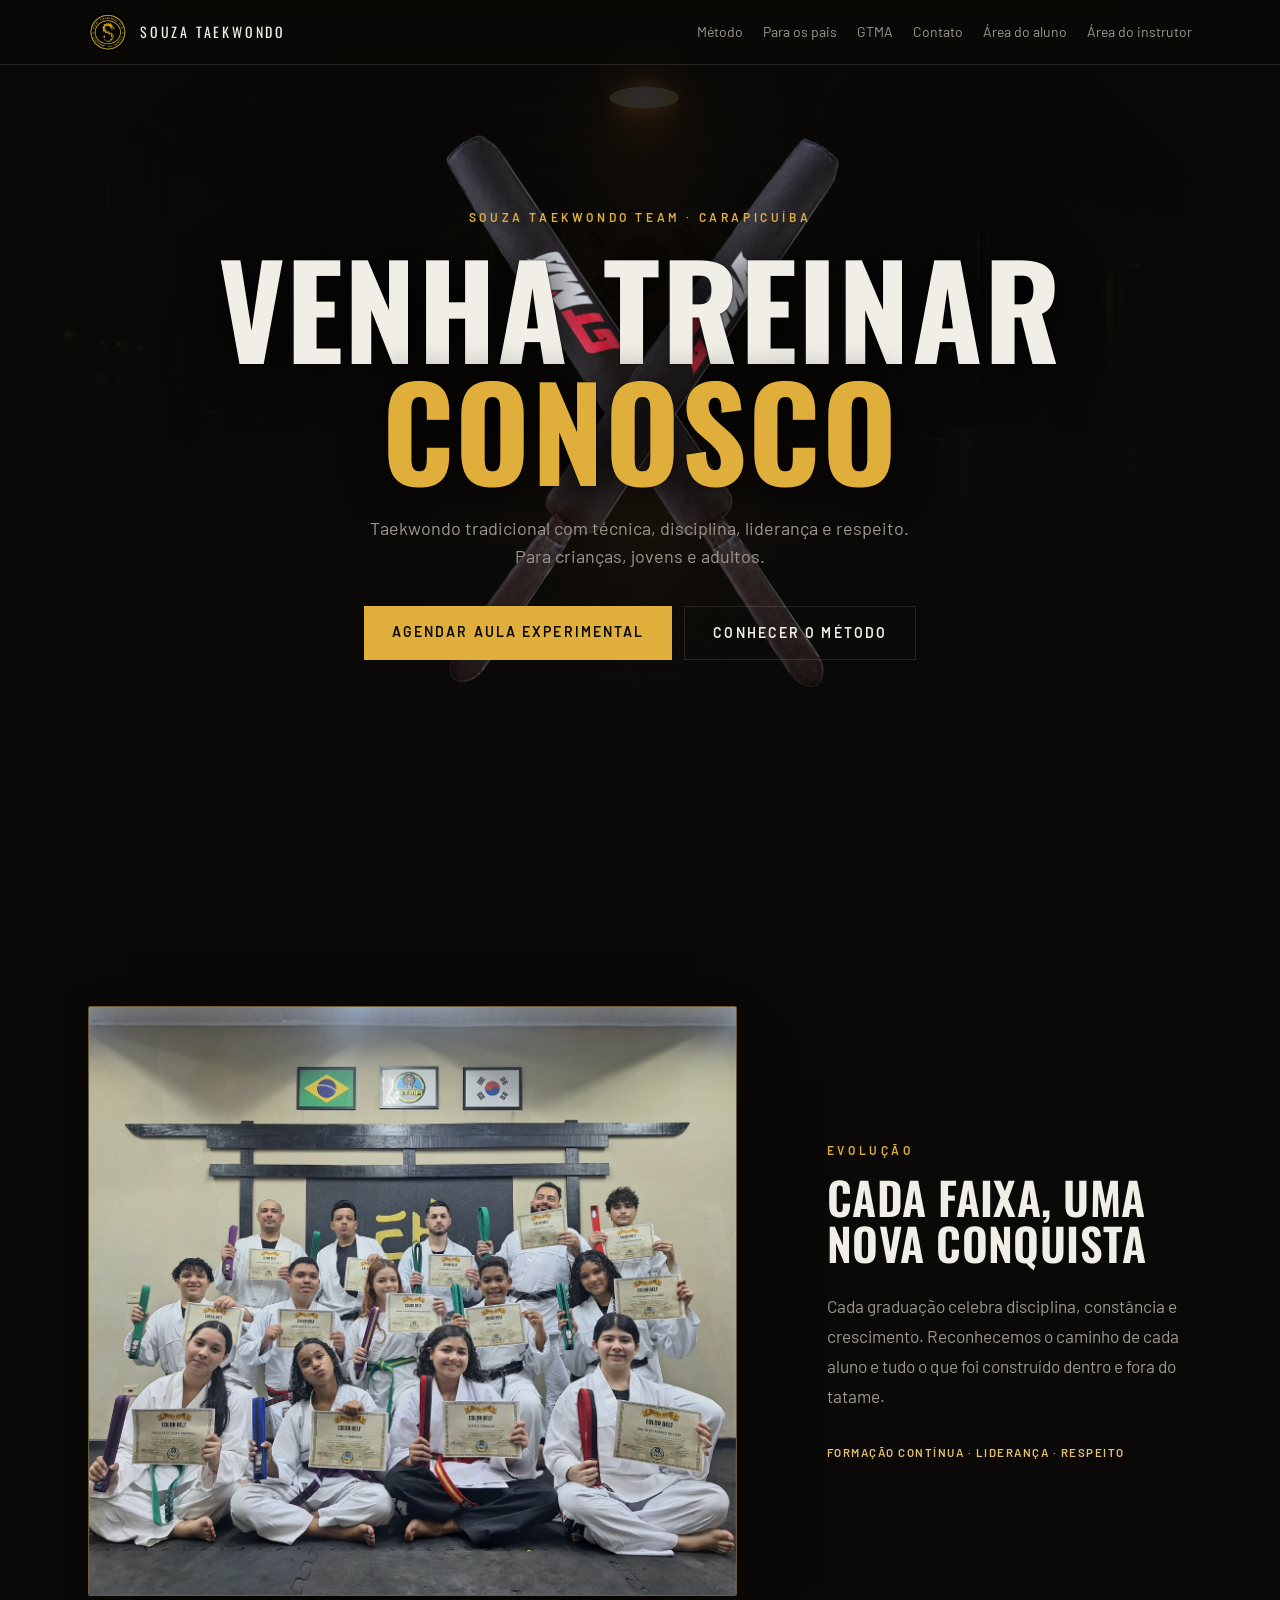
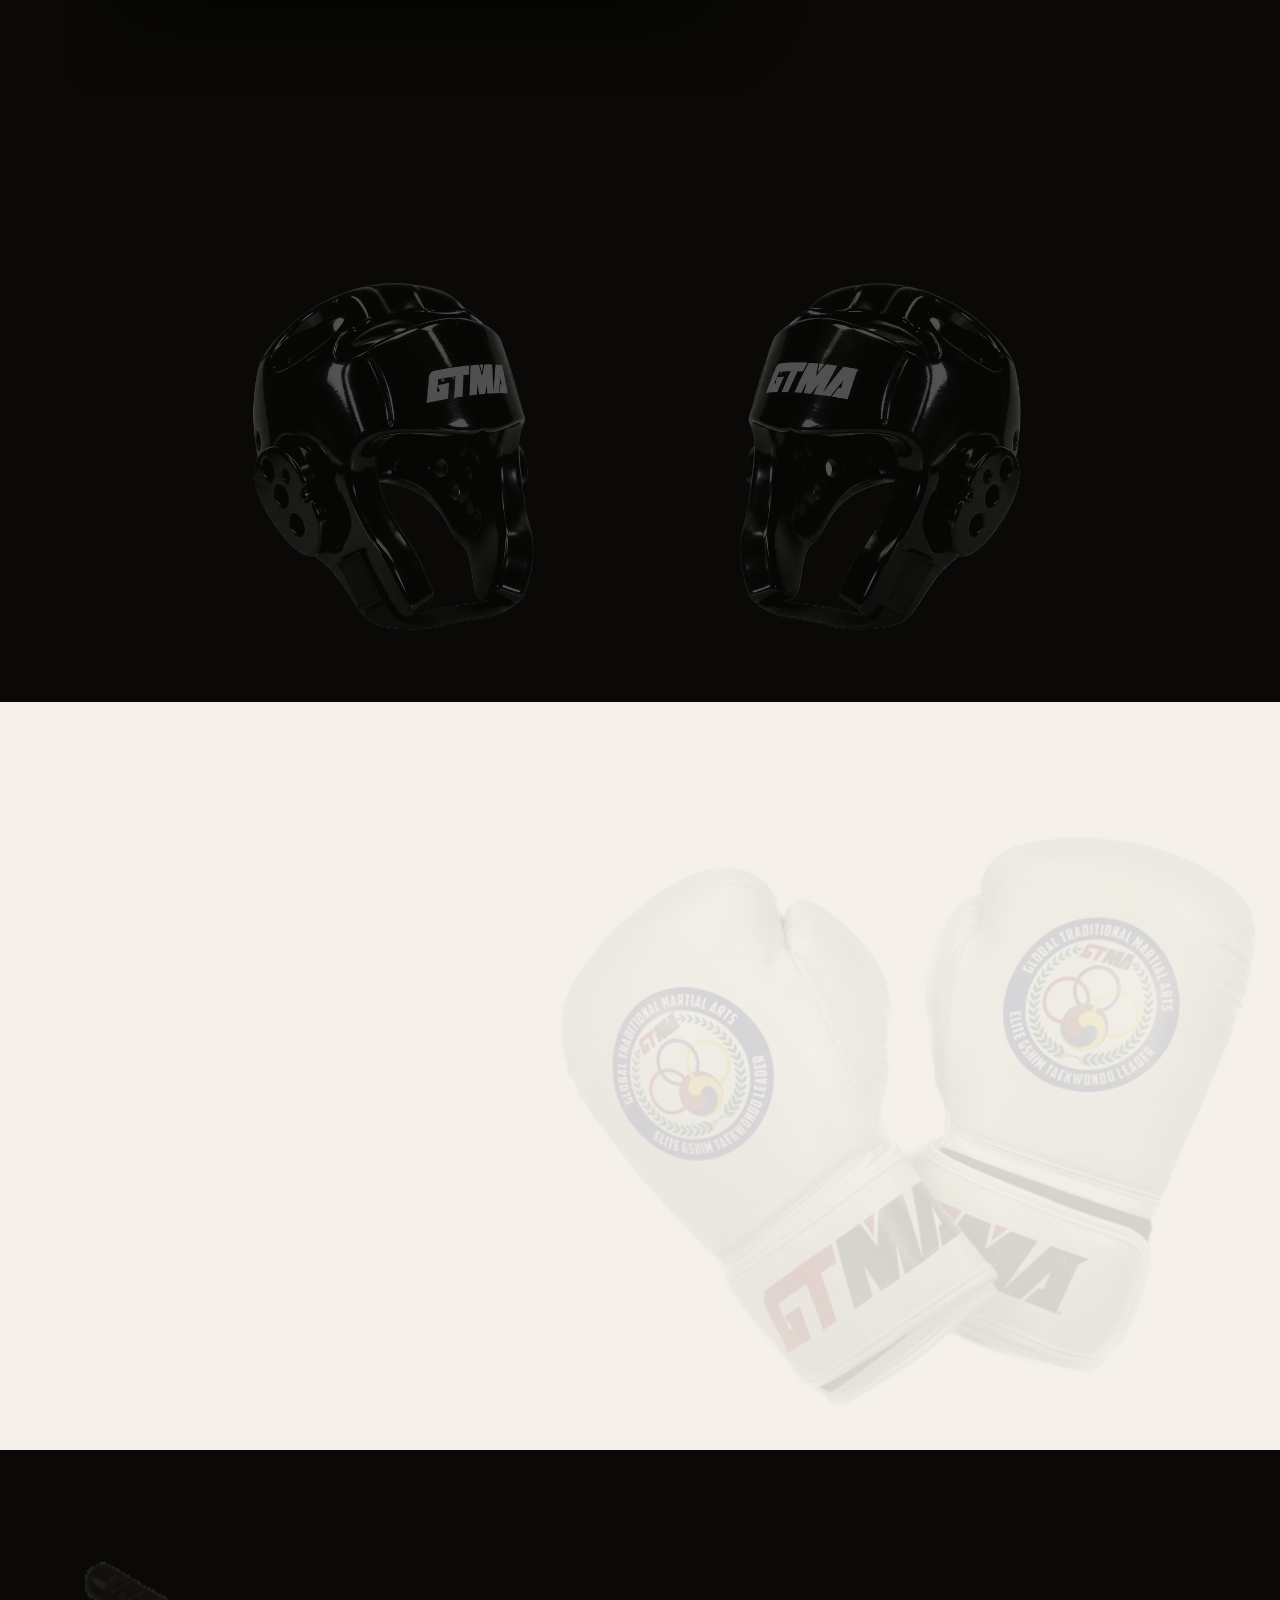
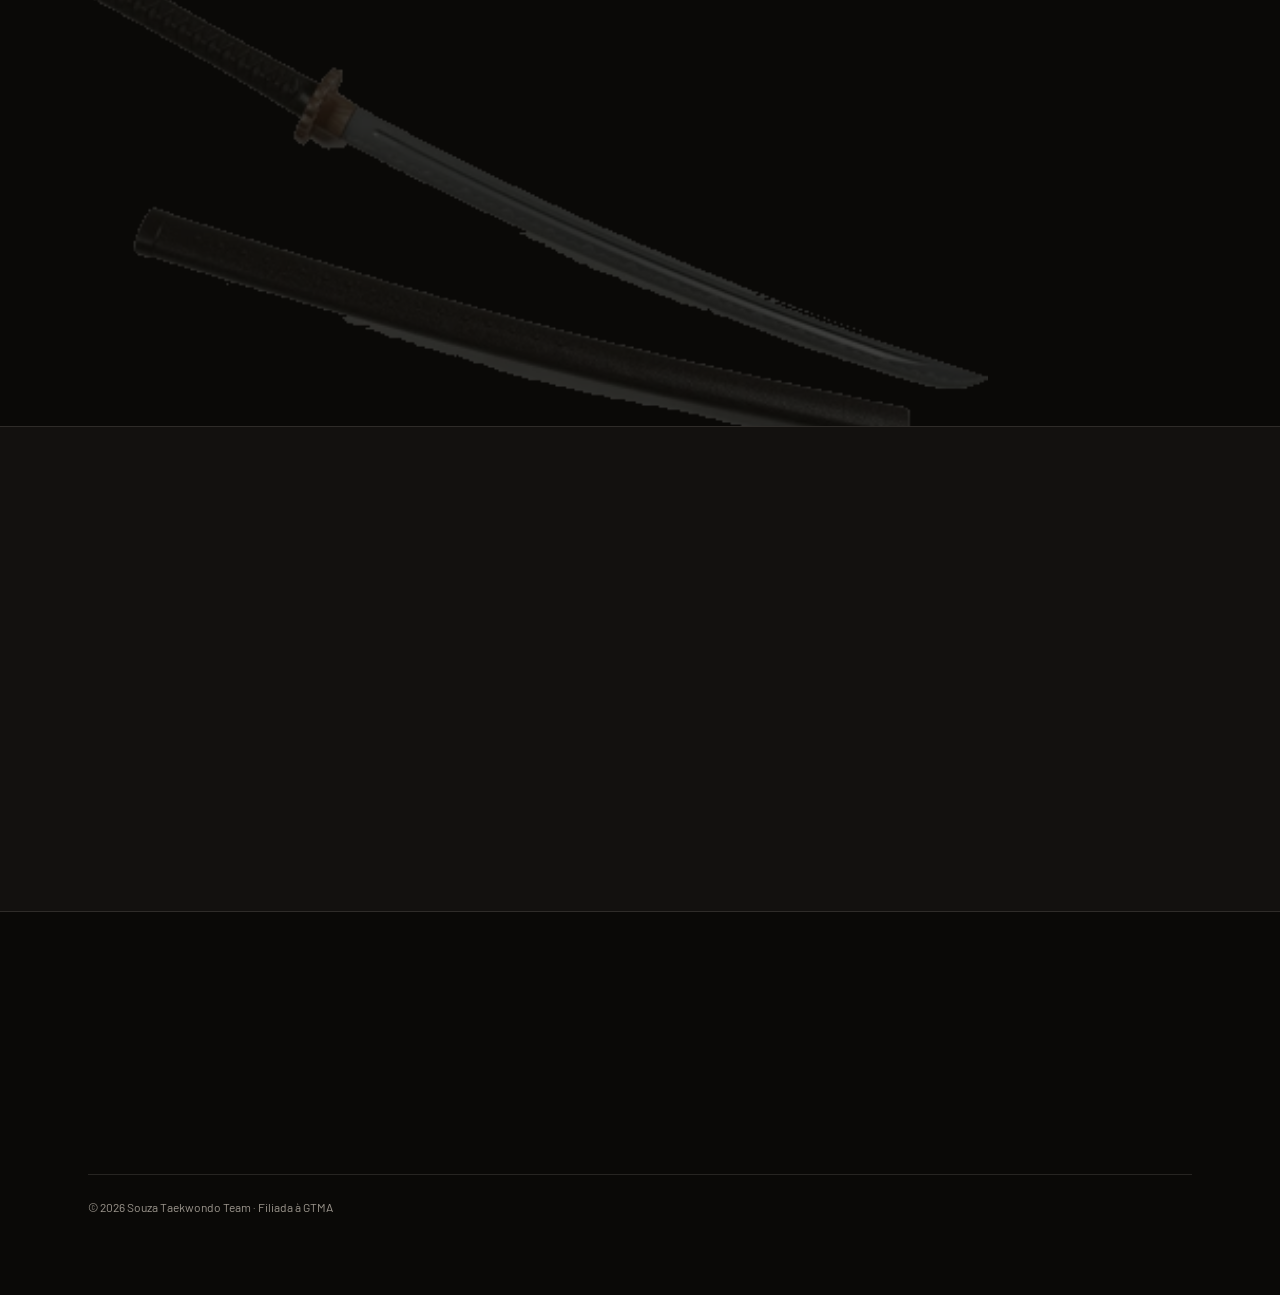
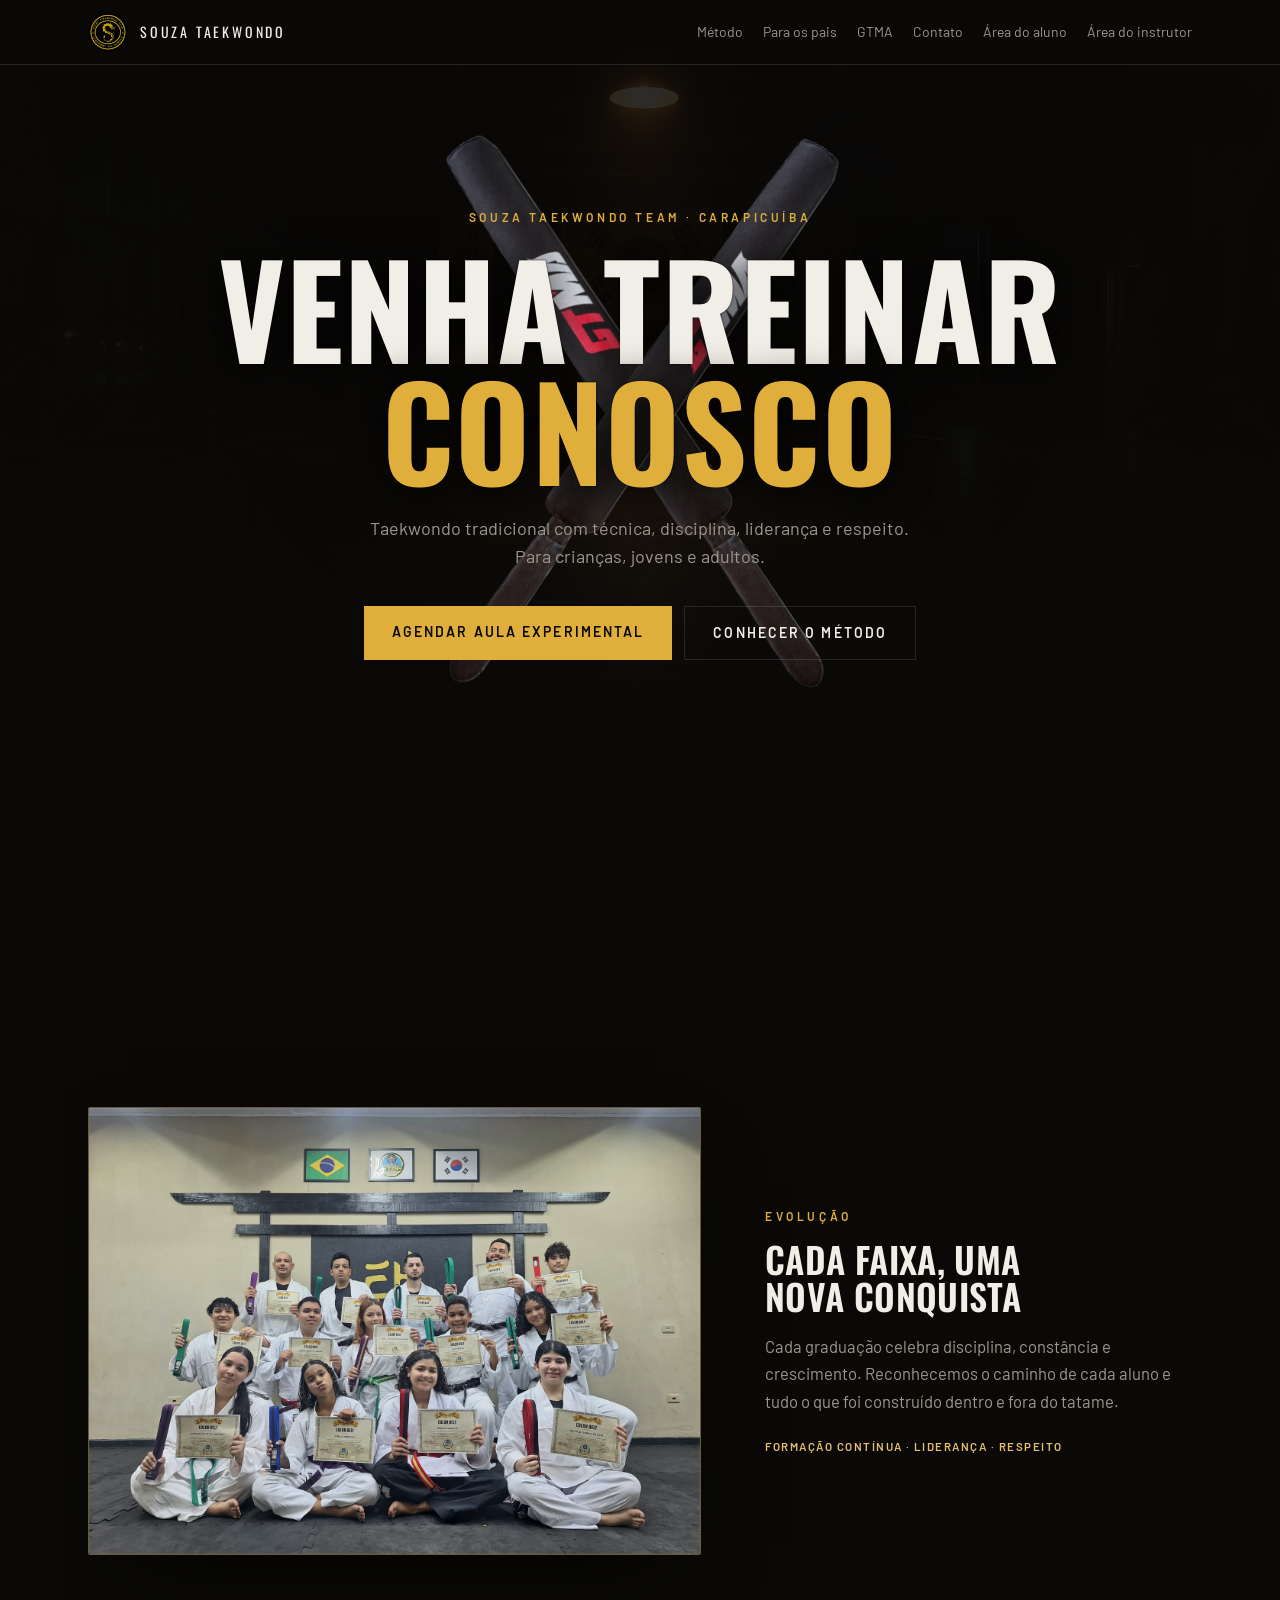
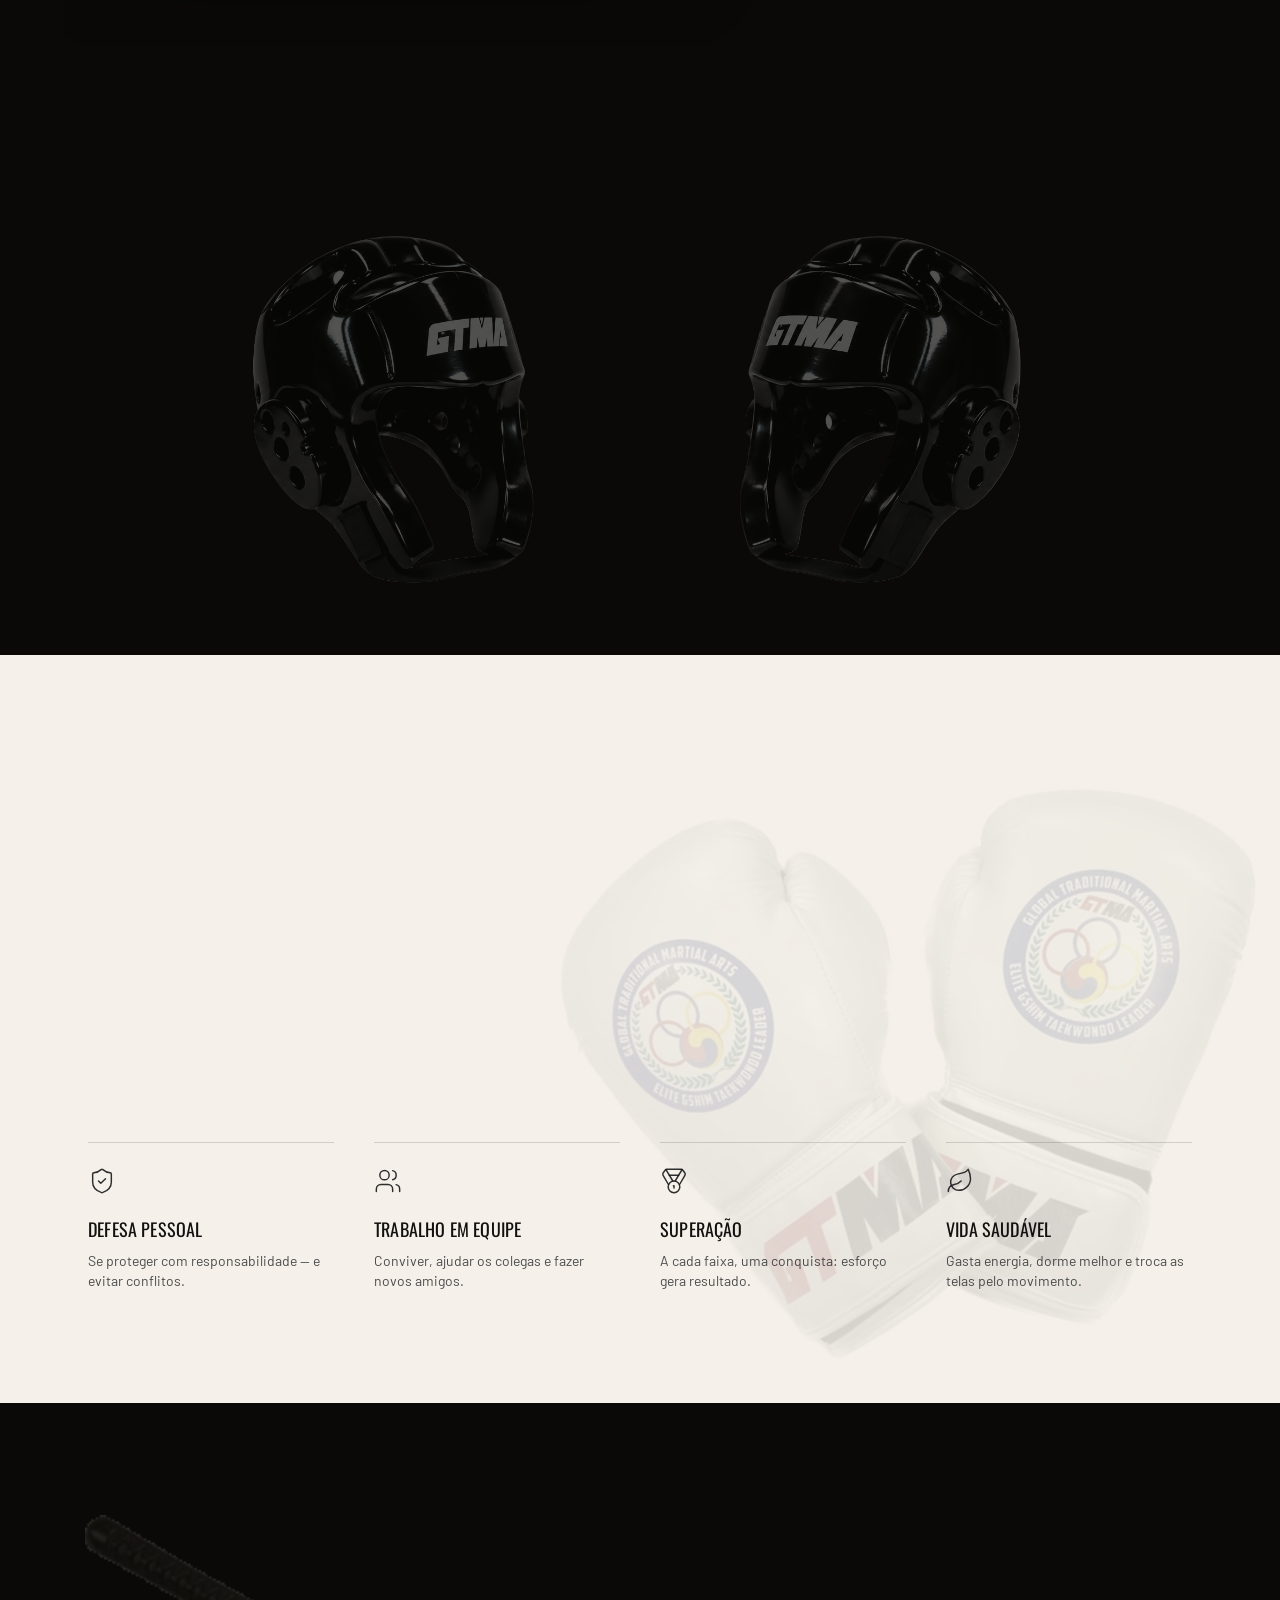
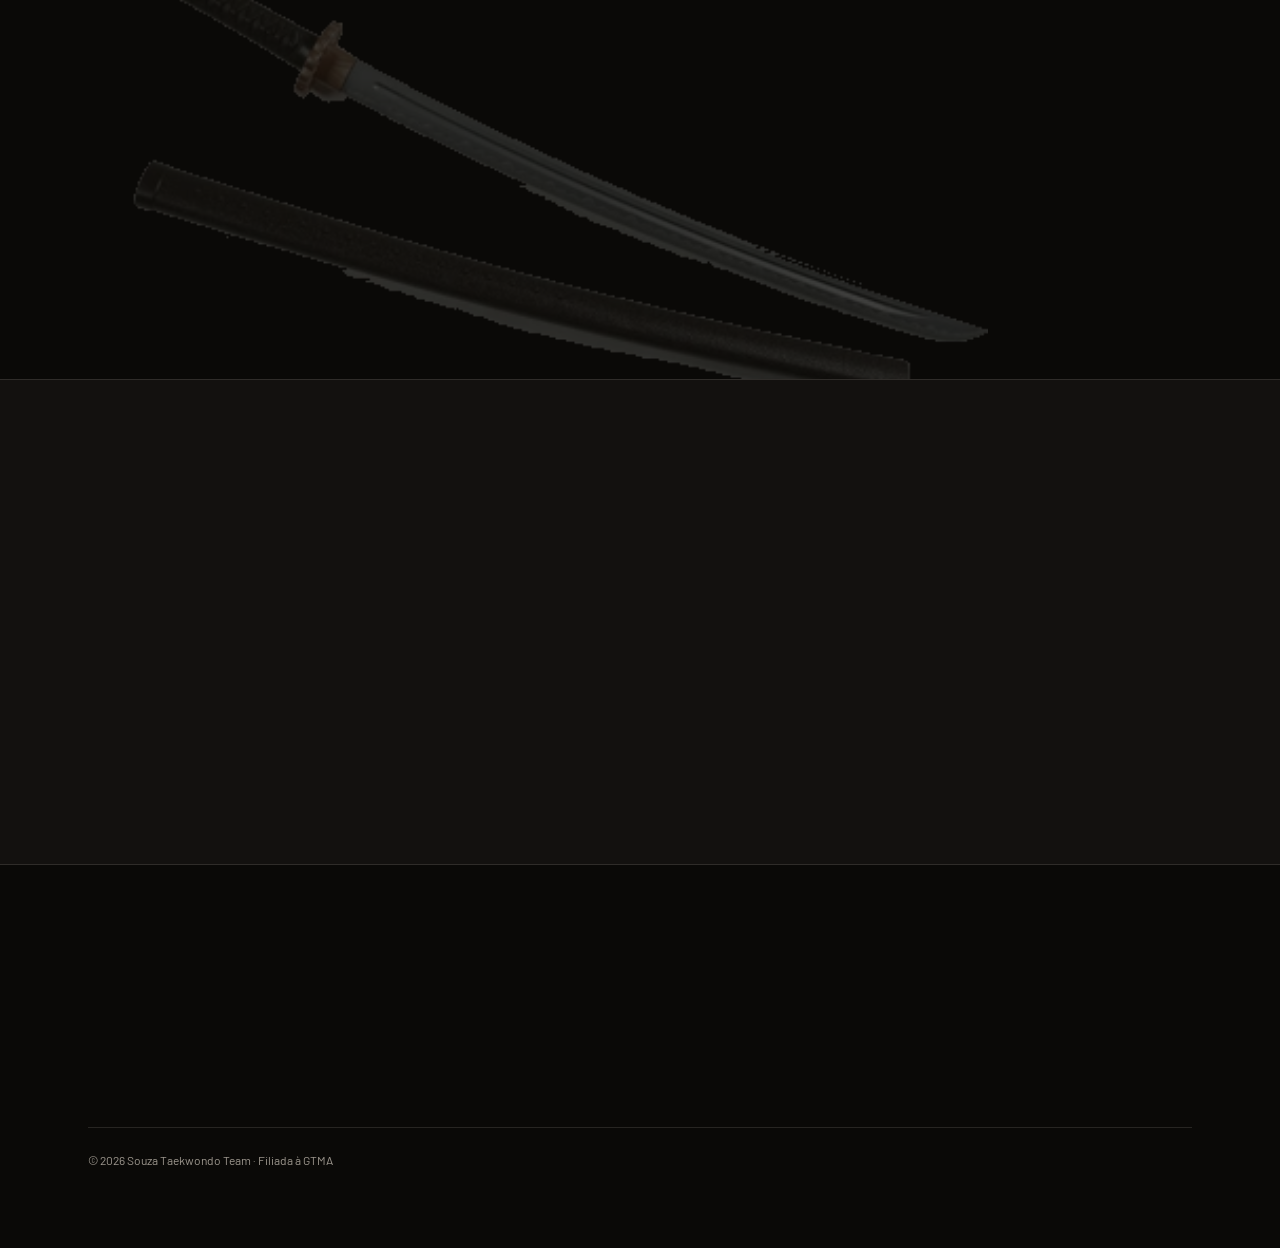
